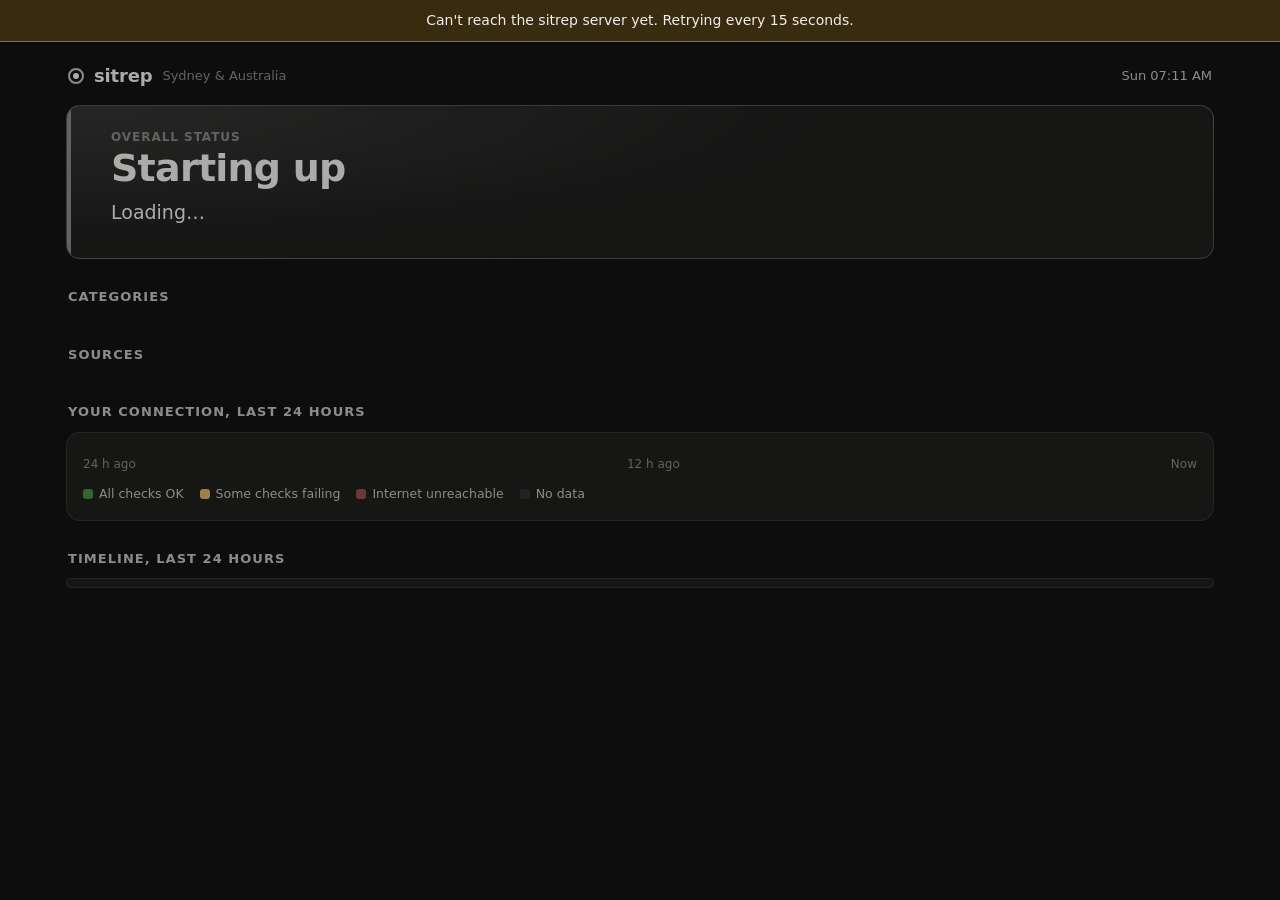
==== sitrep/static/index.html @ c5197e5b "sitrep: a self-hosted Sydney/Australia situational-awareness dashboard Watches your own connection, " ====
<!doctype html>
<html lang="en">
<head>
  <meta charset="utf-8">
  <meta name="viewport" content="width=device-width, initial-scale=1, viewport-fit=cover">
  <meta name="color-scheme" content="dark">
  <meta name="theme-color" content="#0d0d0d">
  <title>sitrep</title>
  <link rel="icon" id="favicon" href="favicon.svg" type="image/svg+xml">
  <link rel="stylesheet" href="style.css">
</head>
<body>
  <div id="server-banner" class="server-banner" role="alert" hidden></div>
  <div id="sim-banner" class="sim-banner" role="status" hidden></div>

  <div class="page">
    <header class="masthead">
      <div class="brand">
        <span class="brand-mark" aria-hidden="true"></span>
        <span class="brand-name">sitrep</span>
        <span class="brand-sub">Sydney &amp; Australia</span>
      </div>
      <time id="clock" class="clock"></time>
    </header>

    <section id="sim-card" class="card sim-card" aria-live="polite" hidden>
      <p id="sim-title" class="sim-title"></p>
      <p id="sim-explain" class="sim-explain"></p>
      <p id="sim-next" class="sim-next"></p>
    </section>

    <section id="overall" class="hero card lvl-unknown" aria-live="polite">
      <div id="overall-icon" class="hero-icon"></div>
      <div class="hero-body">
        <p class="hero-kicker">Overall status</p>
        <h1 id="overall-label" class="hero-label">Starting up</h1>
        <p id="overall-reason" class="hero-reason">Loading&hellip;</p>
        <p id="overall-meta" class="hero-meta"></p>
        <p id="overall-alerts" class="hero-warn" hidden></p>
      </div>
    </section>

    <section class="block" aria-labelledby="categories-title">
      <h2 id="categories-title" class="block-title">Categories</h2>
      <div id="categories" class="cats"></div>
    </section>

    <section class="block" aria-labelledby="sources-title">
      <h2 id="sources-title" class="block-title">Sources</h2>
      <div id="sources" class="tiles"></div>
    </section>

    <section id="networks-block" class="block" aria-labelledby="networks-title" hidden>
      <h2 id="networks-title" class="block-title">Australian networks, last 24 hours</h2>
      <div id="networks-card" class="card nets-card">
        <div class="nets-head" aria-hidden="true">
          <span>Network</span><span>Now</span>
          <span class="nets-axis"><span>24 h ago</span><span>Active probing</span><span>Now</span></span>
        </div>
        <div id="networks"></div>
        <div id="nets-tip" class="tip" hidden></div>
        <p class="nets-note">
          Each line is the share of a network's address blocks answering IODA's pings, compared
          with its usual level today. The dashed line is usual; grey bands are gaps in IODA's data.
          <span id="networks-meta"></span>
          Data: <a href="https://ioda.inetintel.cc.gatech.edu/" target="_blank" rel="noopener noreferrer">IODA, Georgia Tech</a>.
        </p>
      </div>
    </section>

    <section id="radar-block" class="block" aria-labelledby="radar-title" hidden>
      <h2 id="radar-title" class="block-title">Australian traffic, today vs last week</h2>
      <div id="radar-card" class="card radar-card">
        <div id="radar-chart" class="radar-chart"></div>
        <div id="radar-tip" class="tip" hidden></div>
        <div class="strip-axis" aria-hidden="true"><span id="radar-start"></span><span id="radar-end"></span></div>
        <ul class="legend">
          <li><span class="key key-today"></span>Today</li>
          <li><span class="key key-lastweek"></span>Same time last week</li>
        </ul>
        <div id="radar-carriers" class="radar-carriers"></div>
        <h3 class="radar-subtitle">Outages Cloudflare reported, last 7 days</h3>
        <ul id="radar-reports" class="radar-reports"></ul>
        <p id="radar-routes" class="radar-routes"></p>
        <p class="nets-note">
          Both lines are Cloudflare's traffic on one shared scale, so they can be compared but have no unit.
          Radar runs about an hour and a half behind. <span id="radar-meta"></span>
          Data: <a href="https://radar.cloudflare.com/au" target="_blank" rel="noopener noreferrer">Cloudflare Radar</a> (CC BY-NC 4.0).
        </p>
      </div>
    </section>

    <section id="telcos-block" class="block" aria-labelledby="telcos-title" hidden>
      <h2 id="telcos-title" class="block-title">What the telcos say</h2>
      <div id="telcos" class="telcos"></div>
      <p class="nets-note telcos-note">
        TPG and Aussie Broadband publish their outage lists for programs to read, so sitrep checks them every
        10 minutes and sets planned maintenance apart from real outages. The others only show outages for an address
        you type in on their own sites. For information only: these never change the overall status.
        <span id="telcos-meta"></span>
      </p>
    </section>

    <section id="bluesky-block" class="block" aria-labelledby="bluesky-title" hidden>
      <h2 id="bluesky-title" class="block-title">On Bluesky, last 24 hours</h2>
      <div id="bluesky-card" class="card nets-card bluesky-card">
        <div class="nets-head" aria-hidden="true">
          <span>Posts about</span><span>Now</span>
          <span class="nets-axis"><span>24 h ago</span><span>People per 15 minutes</span><span>Now</span></span>
        </div>
        <div id="bluesky-groups"></div>
        <div id="bluesky-tip" class="tip" hidden></div>
        <p class="nets-note">
          Each bar counts the different people who posted matching words in 15 minutes; the dashed line is usual
          for that time of the week. Only counts and a few example posts are kept, and an example is deleted when
          its author deletes it. Posts belong to their authors.
          <span id="bluesky-meta"></span>
          Data: <a href="https://bsky.app/" target="_blank" rel="noopener noreferrer">Bluesky</a>, via Jetstream.
        </p>
      </div>
    </section>

    <section id="acsc-block" class="block" aria-labelledby="acsc-title" hidden>
      <h2 id="acsc-title" class="block-title">Latest from the ACSC</h2>
      <div id="acsc-card" class="card acsc-card">
        <ul id="acsc-items" class="acsc-items"></ul>
        <p class="nets-note">
          <span id="acsc-meta"></span>
          Source: ASD's ACSC, <a href="https://www.cyber.gov.au/" target="_blank" rel="noopener noreferrer">cyber.gov.au</a>.
          &copy; Commonwealth of Australia <span id="acsc-year"></span>, CC BY 4.0.
        </p>
      </div>
    </section>

    <section id="grid-block" class="block" aria-labelledby="grid-title" hidden>
      <h2 id="grid-title" class="block-title">Electricity grid</h2>
      <div id="grid-card" class="card radar-card grid-card">
        <div id="grid-stats" class="grid-stats"></div>
        <div id="grid-chart" class="radar-chart grid-chart"></div>
        <div id="grid-tip" class="tip" hidden></div>
        <div class="strip-axis" aria-hidden="true"><span id="grid-start"></span><span id="grid-end"></span></div>
        <ul class="legend">
          <li><span class="key key-today"></span>Demand today</li>
          <li><span class="key key-lastweek"></span>Same time yesterday</li>
        </ul>
        <p id="grid-elsewhere" class="grid-elsewhere"></p>
        <h3 id="grid-notices-title" class="radar-subtitle">AEMO notices, last 24 hours</h3>
        <ul id="grid-notices" class="grid-notices"></ul>
        <p class="nets-note">
          Demand is what the region draws from the grid; rooftop solar lowers it in the middle of the day.
          <span id="grid-meta"></span>
          Data: <a href="https://www.aemo.com.au/energy-systems/electricity/national-electricity-market-nem/data-nem/data-dashboard-nem" target="_blank" rel="noopener noreferrer">AEMO</a>
          and <a href="https://nemweb.com.au/Reports/Current/Market_Notice/" target="_blank" rel="noopener noreferrer">NEMWeb</a>,
          used under AEMO's <a href="https://aemo.com.au/privacy-and-legal-notices/copyright-permissions" target="_blank" rel="noopener noreferrer">copyright permissions</a>.
        </p>
      </div>
    </section>

    <section class="block" aria-labelledby="uptime-title">
      <h2 id="uptime-title" class="block-title">Your connection, last 24 hours</h2>
      <div id="strip-card" class="card strip-card">
        <div id="uptime"></div>
        <div id="strip-tip" class="tip" hidden></div>
        <div class="strip-axis" aria-hidden="true"><span>24 h ago</span><span>12 h ago</span><span>Now</span></div>
        <p id="uptime-summary" class="strip-summary"></p>
        <ul class="legend">
          <li><span class="swatch lvl-normal"></span>All checks OK</li>
          <li><span class="swatch lvl-elevated"></span>Some checks failing</li>
          <li><span class="swatch lvl-critical"></span>Internet unreachable</li>
          <li><span class="swatch lvl-none"></span>No data</li>
        </ul>
      </div>
    </section>

    <section class="block" aria-labelledby="timeline-title">
      <h2 id="timeline-title" class="block-title">Timeline, last 24 hours</h2>
      <ol id="timeline" class="card timeline"></ol>
    </section>

    <footer id="footer" class="footer"></footer>
  </div>

  <noscript><p class="noscript">sitrep needs JavaScript to show live status.</p></noscript>
  <script src="app.js"></script>
</body>
</html>
---- sitrep/static/style.css ----
/* sitrep dashboard. Dark only; system fonts only (nothing loaded from the internet). */

:root {
  color-scheme: dark;
  --page: #0d0d0d;
  --surface: #1a1a19;
  --surface-raised: #242423;
  --ink: #f0efec;
  --ink-2: #c3c2b7;
  --muted: #898781;
  --grid: #2c2c2a;
  --baseline: #383835;
  --border: rgba(255, 255, 255, 0.10);
  --link: #86b6ef;

  /* Status colours: reserved for state, always shown with an icon and a label. */
  --good: #0ca30c;
  --warning: #fab219;
  --serious: #ec835a;
  --critical: #d03b3b;

  --radius: 14px;
  --font: system-ui, -apple-system, "Segoe UI", Roboto, "Helvetica Neue", Arial, sans-serif;
}

.lvl-normal   { --lvl: var(--good); }
.lvl-elevated { --lvl: var(--warning); }
.lvl-critical { --lvl: var(--critical); }
.lvl-offline  { --lvl: var(--serious); }
.lvl-learning, .lvl-watch { --lvl: var(--ink-2); }
.lvl-stale, .lvl-pending, .lvl-unknown, .lvl-none, .lvl-info { --lvl: var(--muted); }

* { box-sizing: border-box; }
html { -webkit-text-size-adjust: 100%; }
body {
  margin: 0;
  min-height: 100vh;
  background: var(--page);
  color: var(--ink);
  font: 15px/1.5 var(--font);
  -webkit-font-smoothing: antialiased;
}
h1, h2, h3, p { margin: 0; }
a { color: var(--link); text-decoration: none; }
a:hover { text-decoration: underline; }
a:focus-visible, summary:focus-visible {
  outline: 2px solid var(--link);
  outline-offset: 2px;
  border-radius: 4px;
}

.page {
  max-width: 1180px;
  margin: 0 auto;
  padding: 16px max(16px, env(safe-area-inset-right)) 40px max(16px, env(safe-area-inset-left));
  transition: opacity 0.3s, filter 0.3s;
}
body.disconnected .page { opacity: 0.7; filter: saturate(0.5); }

.card {
  background: var(--surface);
  border: 1px solid var(--border);
  border-radius: var(--radius);
}

/* --- Masthead --- */

.masthead {
  display: flex;
  align-items: center;
  justify-content: space-between;
  gap: 12px;
  padding: 4px 2px 16px;
}
.brand { display: flex; align-items: center; gap: 10px; min-width: 0; }
.brand-mark {
  position: relative;
  flex: none;
  width: 16px;
  height: 16px;
  border-radius: 50%;
  border: 2px solid var(--ink-2);
}
.brand-mark::after {
  content: "";
  position: absolute;
  inset: 3px;
  border-radius: 50%;
  background: var(--ink);
}
.brand-name { font-weight: 700; font-size: 18px; letter-spacing: -0.01em; }
.brand-sub { color: var(--muted); font-size: 13px; white-space: nowrap; overflow: hidden; text-overflow: ellipsis; }
.clock { color: var(--ink-2); font-size: 13px; font-variant-numeric: tabular-nums; white-space: nowrap; }

/* --- Overall status --- */

.hero {
  position: relative;
  display: flex;
  gap: 18px;
  align-items: flex-start;
  padding: 22px 22px 22px 26px;
  overflow: hidden;
  background:
    radial-gradient(120% 160% at 0% 0%, color-mix(in srgb, var(--lvl) 22%, transparent) 0%, transparent 55%),
    var(--surface);
  border-color: color-mix(in srgb, var(--lvl) 35%, var(--border));
}
.hero::before {
  content: "";
  position: absolute;
  inset: 0 auto 0 0;
  width: 4px;
  background: var(--lvl);
}
.hero-icon { flex: none; color: var(--lvl); line-height: 0; margin-top: 4px; }
.hero-body { min-width: 0; }
.hero-kicker {
  color: var(--muted);
  font-size: 12px;
  font-weight: 600;
  letter-spacing: 0.08em;
  text-transform: uppercase;
}
.hero-label {
  margin: 2px 0 8px;
  font-size: clamp(26px, 6vw, 38px);
  line-height: 1.1;
  font-weight: 700;
  letter-spacing: -0.02em;
}
.hero-reason { font-size: clamp(16px, 2.6vw, 19px); max-width: 70ch; }
.hero-meta { margin-top: 10px; color: var(--ink-2); font-size: 13px; }
.hero-warn { margin-top: 6px; color: var(--ink); font-size: 13px; font-weight: 600; }
.hero-warn::before { content: "\26A0\FE0E\00A0"; }

@keyframes pulse {
  0%, 100% { transform: scale(1); opacity: 1; }
  50% { transform: scale(1.08); opacity: 0.85; }
}
.hero.lvl-critical .hero-icon,
.hero.lvl-offline .hero-icon { animation: pulse 2.4s ease-in-out infinite; }
@media (prefers-reduced-motion: reduce) {
  .hero-icon { animation: none !important; }
}

/* --- Sections --- */

.block { margin-top: 28px; }
.block-title {
  margin: 0 2px 10px;
  color: var(--ink-2);
  font-size: 13px;
  font-weight: 600;
  letter-spacing: 0.08em;
  text-transform: uppercase;
}

/* --- Pills (icon + label) --- */

.pill {
  display: inline-flex;
  align-items: center;
  gap: 6px;
  padding: 3px 10px 3px 7px;
  border-radius: 999px;
  border: 1px solid color-mix(in srgb, var(--lvl) 45%, transparent);
  background: color-mix(in srgb, var(--lvl) 16%, transparent);
  color: var(--ink);
  font-size: 12.5px;
  font-weight: 600;
  line-height: 1.25;
  white-space: nowrap;
}
.pill .icon { flex: none; color: var(--lvl); }
.pill.sm { padding: 1px 8px 1px 5px; font-size: 12px; }

/* --- Categories --- */

.cats { display: grid; gap: 12px; grid-template-columns: repeat(2, minmax(0, 1fr)); }
@media (min-width: 860px) {
  .cats { grid-template-columns: repeat(4, minmax(0, 1fr)); }
}
.cat {
  padding: 14px;
  border-top: 3px solid var(--lvl);
}
.cat-head {
  display: flex;
  flex-direction: column;
  align-items: flex-start;
  gap: 6px;
  margin-bottom: 8px;
}
.cat h3 { font-size: 14px; font-weight: 600; }
.cat-reason {
  display: -webkit-box;
  -webkit-box-orient: vertical;
  -webkit-line-clamp: 3;
  overflow: hidden;
  color: var(--ink-2);
  font-size: 13px;
}

/* --- Source tiles --- */

.tiles {
  display: grid;
  gap: 12px;
  grid-template-columns: repeat(auto-fill, minmax(min(100%, 340px), 1fr));
}
.tile { display: flex; flex-direction: column; gap: 10px; padding: 16px; }
.tile-head { display: flex; align-items: flex-start; justify-content: space-between; gap: 12px; }
.tile h3 { font-size: 16px; font-weight: 600; }
.tile-cat { color: var(--muted); font-size: 12px; }
.tile-lastknown, .tile-warn { color: var(--ink-2); font-size: 13px; }
.tile-lastknown .pill { margin: 0 4px; vertical-align: 1px; }
.tile-meta {
  margin-top: auto;
  color: var(--muted);
  font-size: 12.5px;
  font-variant-numeric: tabular-nums;
}

.tile-details summary {
  display: inline-flex;
  align-items: center;
  gap: 8px;
  color: var(--ink-2);
  font-size: 13px;
  cursor: pointer;
  list-style: none;
  user-select: none;
}
.tile-details summary::-webkit-details-marker { display: none; }
.tile-details summary::before {
  content: "";
  width: 6px;
  height: 6px;
  border-right: 1.5px solid currentColor;
  border-bottom: 1.5px solid currentColor;
  transform: rotate(-45deg);
  transition: transform 0.15s;
}
.tile-details[open] > summary::before { transform: rotate(45deg); }

.checks { width: 100%; margin-top: 10px; border-collapse: collapse; font-size: 13px; }
.checks th {
  padding: 4px 6px;
  border-bottom: 1px solid var(--grid);
  color: var(--muted);
  font-size: 12px;
  font-weight: 500;
  text-align: left;
}
.checks td { padding: 6px; border-bottom: 1px solid var(--grid); vertical-align: middle; }
.checks tr:last-child td { border-bottom: none; }
.num { text-align: right; font-variant-numeric: tabular-nums; white-space: nowrap; }
.muted { color: var(--muted); }
@media (max-width: 420px) {
  .checks .type { display: none; }
}

/* --- Australian networks --- */

.nets-card { position: relative; padding: 6px 16px 14px; }
.nets-head, .net {
  display: grid;
  grid-template-columns: minmax(0, 1.15fr) 6.5em minmax(0, 1.6fr);
  gap: 14px;
  align-items: center;
}
.nets-head {
  padding: 8px 0;
  border-bottom: 1px solid var(--grid);
  color: var(--muted);
  font-size: 12px;
}
.nets-axis { display: flex; justify-content: space-between; gap: 8px; }
.net { padding: 11px 0; border-bottom: 1px solid var(--grid); }
.net:last-child { border-bottom: none; }
.net-name { min-width: 0; }
.net-name strong { font-weight: 600; }
.net-tag {
  margin-left: 8px;
  padding: 0 7px;
  border: 1px solid var(--border);
  border-radius: 999px;
  color: var(--ink-2);
  font-size: 11.5px;
  white-space: nowrap;
  vertical-align: 1px;
}
.net-detail { margin-top: 2px; color: var(--ink-2); font-size: 12.5px; }
.net-detail.muted { color: var(--muted); }
.net-chart { position: relative; height: 32px; touch-action: pan-y; cursor: crosshair; }
.net-chart svg { display: block; width: 100%; height: 100%; overflow: visible; }
.net-chart .floor { stroke: var(--grid); stroke-width: 1; }
.net-chart .usual { stroke: var(--baseline); stroke-width: 1; stroke-dasharray: 3 3; }
.net-chart .line {
  fill: none;
  stroke: var(--ink-2);
  stroke-width: 2;
  stroke-linejoin: round;
  stroke-linecap: round;
}
.net-chart .dots { stroke-width: 4; }
.net-chart .gap { fill: var(--grid); }
.net.lvl-elevated .line, .net.lvl-critical .line { stroke: var(--lvl); }
.net-guide {
  position: absolute;
  top: -3px;
  bottom: -3px;
  width: 1px;
  margin-left: -0.5px;
  background: var(--ink);
  pointer-events: none;
}
.net-nochart { color: var(--muted); font-size: 12.5px; line-height: 32px; }
.nets-note { margin-top: 12px; color: var(--muted); font-size: 12.5px; }
.nets-card.is-stale #networks { opacity: 0.6; }
@media (max-width: 560px) {
  .nets-head { display: none; }
  .net { grid-template-columns: minmax(0, 1fr) auto; row-gap: 8px; }
  .net-chart { grid-column: 1 / -1; }
}

/* --- Australian traffic (Cloudflare Radar) --- */

.radar-card { position: relative; padding: 16px; }
.radar-chart { position: relative; height: 128px; touch-action: pan-y; cursor: crosshair; }
.radar-chart svg { display: block; width: 100%; height: 100%; overflow: visible; }
.radar-chart .floor { stroke: var(--baseline); stroke-width: 1; }
.radar-chart .grid { stroke: var(--grid); stroke-width: 1; }
.radar-chart .today, .radar-chart .lastweek { fill: none; stroke-width: 2; stroke-linejoin: round; stroke-linecap: round; }
.radar-chart .today { stroke: var(--ink); }
.radar-chart .lastweek { stroke: var(--muted); stroke-dasharray: 5 4; }
.radar-chart .net-guide { top: 0; bottom: 0; }
.radar-dot {
  position: absolute;
  width: 9px;
  height: 9px;
  margin: -4.5px 0 0 -4.5px;
  border: 2px solid var(--surface);
  border-radius: 50%;
  pointer-events: none;
}
.radar-dot.today { background: var(--ink); }
.radar-dot.lastweek { background: var(--muted); }
.key { display: inline-block; width: 18px; height: 0; border-top: 2px solid var(--ink); }
.key-lastweek { border-top: 2px dashed var(--muted); }
.radar-carriers { display: flex; flex-wrap: wrap; gap: 8px; margin-top: 14px; }
.radar-carriers .net-tag { margin-left: -2px; align-self: center; }
.radar-subtitle {
  margin: 18px 0 6px;
  color: var(--ink-2);
  font-size: 12px;
  font-weight: 600;
  letter-spacing: 0.06em;
  text-transform: uppercase;
}
.radar-reports { margin: 0; padding: 0; list-style: none; }
.radar-reports li {
  display: grid;
  grid-template-columns: auto minmax(0, 1fr);
  gap: 10px;
  align-items: start;
  padding: 8px 0;
  border-bottom: 1px solid var(--grid);
  font-size: 13.5px;
}
.radar-reports li:last-child { border-bottom: none; }
.radar-reports .when { display: block; color: var(--muted); font-size: 12.5px; }
.radar-routes { margin-top: 12px; color: var(--ink-2); font-size: 13px; }
.radar-card.is-stale .radar-chart, .radar-card.is-stale .radar-carriers { opacity: 0.6; }

/* --- What the telcos say --- */

.telcos {
  display: grid;
  grid-template-columns: repeat(auto-fill, minmax(min(100%, 300px), 1fr));
  gap: 12px;
}
.telco {
  display: flex;
  flex-direction: column;
  gap: 10px;
  padding: 14px 16px;
  border-top: 3px solid var(--lvl, var(--border));
}
.telco-links { border-top-color: var(--border); }
.telco-head { display: flex; align-items: flex-start; justify-content: space-between; gap: 10px; }
.telco-head h3 { font-size: 15px; font-weight: 600; }
.telco-counts { display: grid; grid-template-columns: 1fr 1fr; gap: 8px; margin: 0; }
.telco-counts dt { color: var(--muted); font-size: 12px; }
.telco-counts dd { margin: 0; font-size: 14px; font-variant-numeric: tabular-nums; }
.telco-outages { margin: 0; padding: 0; list-style: none; }
.telco-outages li { padding: 6px 0; border-top: 1px solid var(--grid); font-size: 13.5px; }
.telco-outages .pill { margin-right: 6px; vertical-align: 1px; }
.telco-outages .telco-small { display: block; }
.telco-small { color: var(--muted); font-size: 12.5px; }
.telco-small a { font-size: 13px; }
.telco > .telco-small:last-child { margin-top: auto; }
.telco-linklist { display: flex; flex-direction: column; gap: 6px; margin: 0; padding: 0; list-style: none; font-size: 14px; }
.telco-linklist .net-tag { margin-left: 8px; }
.telcos-note { margin-top: 10px; }

/* --- On Bluesky --- */

.bluesky-group { border-bottom: 1px solid var(--grid); padding-bottom: 8px; }
.bluesky-group:last-child { border-bottom: none; }
.bluesky-group .net { border-bottom: none; }
.bluesky-chart .bar { fill: var(--ink-2); }
.bluesky-row.lvl-elevated .bluesky-chart .bar { fill: var(--ink); }
.bluesky-posts { margin: 6px 0 0; padding: 0; list-style: none; }
.bluesky-posts li { padding: 8px 0; border-top: 1px solid var(--grid); }
.bluesky-text {
  display: -webkit-box;
  -webkit-box-orient: vertical;
  -webkit-line-clamp: 3;
  overflow: hidden;
  font-size: 13.5px;
  overflow-wrap: anywhere;
}
.bluesky-card.is-stale #bluesky-groups { opacity: 0.6; }

/* --- Latest from the ACSC --- */

.acsc-card { padding: 6px 16px 14px; }
.acsc-items { margin: 0; padding: 0; list-style: none; }
.acsc-item {
  display: grid;
  grid-template-columns: 5.5em minmax(0, 1fr);
  gap: 14px;
  padding: 12px 0;
  border-bottom: 1px solid var(--grid);
}
.acsc-item:last-child { border-bottom: none; }
.acsc-date { padding-top: 2px; color: var(--muted); font-size: 12.5px; font-variant-numeric: tabular-nums; }
.acsc-head { display: flex; flex-wrap: wrap; align-items: center; gap: 6px 8px; }
.acsc-head a { color: var(--ink); font-weight: 600; }
.acsc-head a:hover { color: var(--link); }
.acsc-summary {
  display: -webkit-box;
  -webkit-box-orient: vertical;
  -webkit-line-clamp: 2;
  overflow: hidden;
  margin-top: 3px;
  color: var(--ink-2);
  font-size: 13px;
}
.acsc-signs { display: flex; flex-wrap: wrap; gap: 6px; margin-top: 6px; }
.acsc-sign {
  padding: 0 7px;
  border: 1px solid var(--border);
  border-radius: 999px;
  color: var(--ink-2);
  font-size: 11.5px;
}
.acsc-kind { color: var(--muted); font-size: 12px; }
@media (max-width: 480px) {
  .acsc-item { grid-template-columns: minmax(0, 1fr); gap: 2px; }
}

/* --- Electricity grid (AEMO) --- */

.grid-stats {
  display: grid;
  grid-template-columns: repeat(3, minmax(0, 1fr));
  gap: 12px;
  margin-bottom: 16px;
}
.grid-stat-label { color: var(--muted); font-size: 12px; }
.grid-stat-value {
  display: flex;
  flex-wrap: wrap;
  gap: 6px;
  margin-top: 2px;
  font-size: 20px;
  font-weight: 600;
  font-variant-numeric: tabular-nums;
  letter-spacing: -0.01em;
}
.grid-stat-value .pill { margin-top: 4px; }
/* The megawatt labels sit in a gutter to the left of the plot, not over the line. */
.grid-chart { height: 140px; margin-left: 64px; }
.grid-card .strip-axis { margin-left: 64px; }
.grid-ylabel {
  position: absolute;
  left: -64px;
  width: 58px;
  transform: translateY(-50%);
  color: var(--muted);
  font-size: 11px;
  font-variant-numeric: tabular-nums;
  text-align: right;
  white-space: nowrap;
  pointer-events: none;
}
.grid-elsewhere {
  display: flex;
  flex-wrap: wrap;
  align-items: center;
  gap: 6px;
  margin-top: 14px;
  color: var(--ink-2);
  font-size: 13px;
}
.grid-notices { margin: 0; padding: 0; list-style: none; }
.grid-notice {
  display: grid;
  grid-template-columns: 6.5em minmax(0, 1fr);
  gap: 14px;
  padding: 10px 0;
  border-bottom: 1px solid var(--grid);
  font-size: 13.5px;
}
.grid-notice:last-child { border-bottom: none; }
.grid-notice strong { font-weight: 600; }
.grid-notice .tile-details { margin-top: 4px; }
.grid-body {
  margin-top: 6px;
  padding: 10px 12px;
  border-radius: 8px;
  background: var(--surface-raised);
  color: var(--ink-2);
  font-size: 12.5px;
  white-space: pre-line;
  overflow-wrap: anywhere;
}
.tip-line { display: block; font-variant-numeric: tabular-nums; }
.grid-card.is-stale .grid-chart, .grid-card.is-stale .grid-stats { opacity: 0.6; }
@media (max-width: 480px) {
  .grid-stats { grid-template-columns: repeat(2, minmax(0, 1fr)); }
  .grid-stat:last-child { grid-column: 1 / -1; }
  .grid-stat-value { font-size: 18px; }
  .grid-notice { grid-template-columns: minmax(0, 1fr); gap: 2px; }
}

/* --- 24-hour connection strip --- */

.strip-card { position: relative; padding: 16px; }
.strip {
  display: grid;
  grid-template-columns: repeat(var(--cells, 48), minmax(0, 1fr));
  gap: 2px;
  height: 34px;
  touch-action: pan-y;
}
.cell { border-radius: 3px; background: var(--lvl); }
.cell.lvl-none { background: var(--grid); }
.cell.active { outline: 2px solid var(--ink); outline-offset: 1px; }
.strip-axis {
  display: flex;
  justify-content: space-between;
  margin-top: 6px;
  color: var(--muted);
  font-size: 12px;
}
.strip-summary { margin-top: 12px; }
.legend {
  display: flex;
  flex-wrap: wrap;
  gap: 6px 16px;
  margin: 10px 0 0;
  padding: 0;
  list-style: none;
  color: var(--ink-2);
  font-size: 12.5px;
}
.legend li { display: inline-flex; align-items: center; gap: 6px; }
.swatch { width: 10px; height: 10px; border-radius: 3px; background: var(--lvl); }
.swatch.lvl-none { background: var(--grid); }

.tip {
  position: absolute;
  z-index: 5;
  padding: 8px 10px;
  border: 1px solid var(--border);
  border-radius: 8px;
  background: var(--surface-raised);
  box-shadow: 0 8px 24px rgba(0, 0, 0, 0.45);
  color: var(--ink-2);
  font-size: 12.5px;
  white-space: nowrap;
  pointer-events: none;
  transform: translate(-50%, calc(-100% - 8px));
}
.tip strong { display: block; color: var(--ink); font-variant-numeric: tabular-nums; }

/* --- Timeline --- */

.timeline { margin: 0; padding: 4px 16px; list-style: none; }
.event {
  display: grid;
  grid-template-columns: auto 16px minmax(0, 1fr);
  gap: 10px;
  align-items: start;
  padding: 12px 0;
  border-bottom: 1px solid var(--grid);
}
.event:last-child { border-bottom: none; }
.event-time {
  padding-top: 1px;
  color: var(--muted);
  font-size: 13px;
  font-variant-numeric: tabular-nums;
  white-space: nowrap;
}
.event-dot { padding-top: 3px; color: var(--lvl); line-height: 0; }
.event-title { font-size: 14px; }
.event-title .to { color: var(--ink-2); }
.event-reason { margin-top: 2px; color: var(--ink-2); font-size: 13px; }
.empty { padding: 12px 0; color: var(--muted); }

/* --- Banner, footer --- */

.server-banner {
  position: sticky;
  top: 0;
  z-index: 10;
  padding: 10px 16px;
  border-bottom: 1px solid color-mix(in srgb, var(--warning) 50%, transparent);
  background: color-mix(in srgb, var(--warning) 18%, var(--page));
  font-size: 14px;
  text-align: center;
}
/* Simulation mode: a dashed, neutral banner (not a status colour), always on top. */
.sim-banner {
  position: sticky;
  top: 0;
  z-index: 11;
  padding: 10px 16px;
  border-bottom: 2px dashed var(--ink-2);
  background: var(--surface-raised);
  font-size: 14px;
  text-align: center;
}
.sim-banner .sim-step { color: var(--ink-2); white-space: nowrap; }
.sim-card { margin-bottom: 16px; padding: 14px 16px; border: 2px dashed var(--ink-2); }
.sim-title { font-weight: 600; }
.sim-explain { margin-top: 4px; color: var(--ink-2); font-size: 14px; max-width: 75ch; }
.sim-next { margin-top: 6px; color: var(--muted); font-size: 13px; }
.sim-next:empty { display: none; }

.footer { margin-top: 32px; color: var(--muted); font-size: 12.5px; text-align: center; }
.footer p + p { margin-top: 4px; }
.noscript { padding: 24px; text-align: center; }
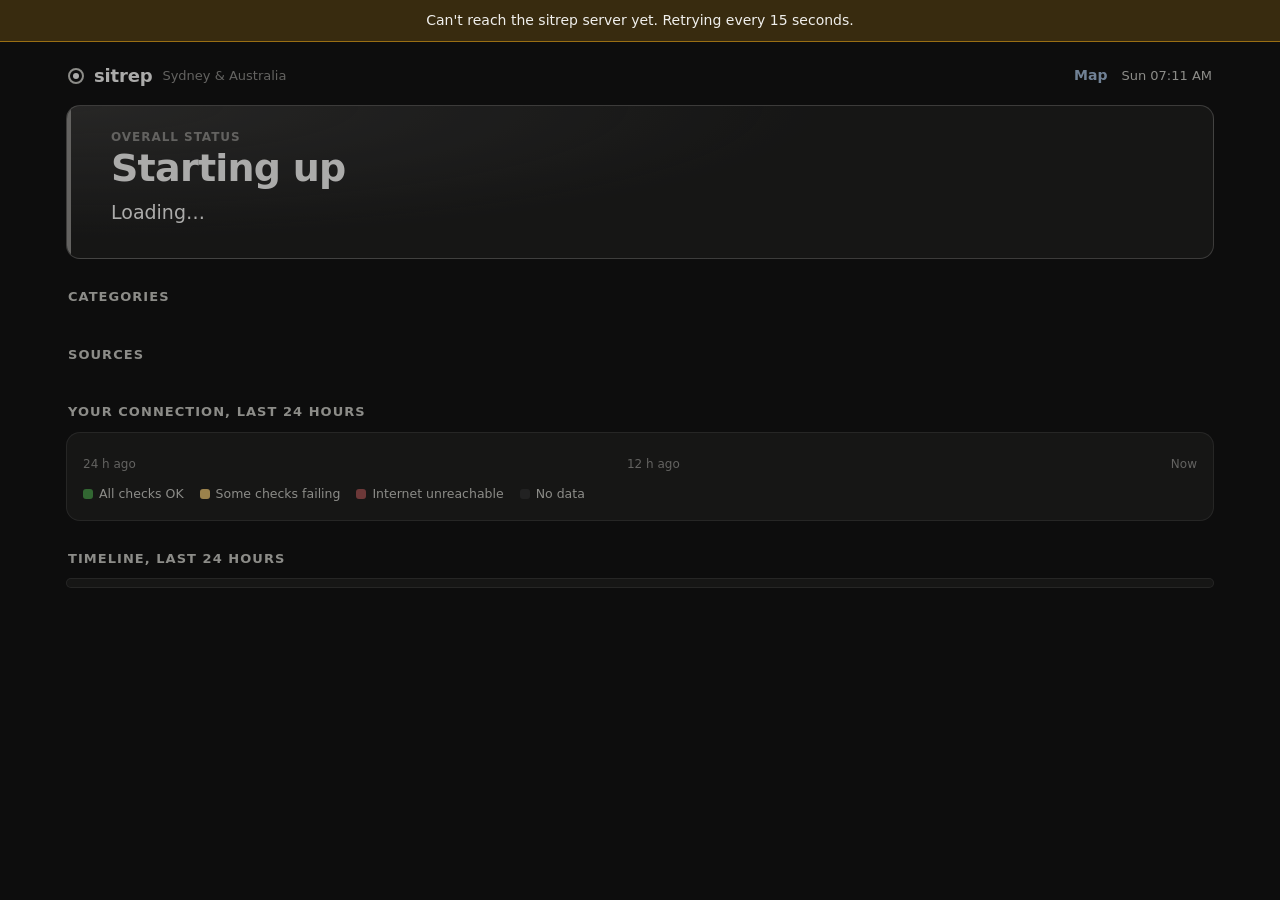
==== commit 786a7bf0: "Add reliability rules, local hazards, news layer and new sources Reliability: - Every source is ok, " ====
--- a/sitrep/static/index.html
+++ b/sitrep/static/index.html
@@ -20,7 +20,10 @@
         <span class="brand-name">sitrep</span>
         <span class="brand-sub">Sydney &amp; Australia</span>
       </div>
-      <time id="clock" class="clock"></time>
+      <div class="masthead-end">
+        <a class="masthead-link" href="map.html">Map</a>
+        <time id="clock" class="clock"></time>
+      </div>
     </header>
 
     <section id="sim-card" class="card sim-card" aria-live="polite" hidden>
@@ -40,9 +43,20 @@
       </div>
     </section>
 
+    <section id="gaps" class="card gaps" aria-labelledby="gaps-title" hidden>
+      <h2 id="gaps-title" class="gaps-title">What sitrep can't see right now</h2>
+      <ul id="gaps-list" class="gaps-list"></ul>
+      <p class="gaps-note">These sources don't count towards the status above until they're back.</p>
+    </section>
+
     <section class="block" aria-labelledby="categories-title">
       <h2 id="categories-title" class="block-title">Categories</h2>
       <div id="categories" class="cats"></div>
+    </section>
+
+    <section id="stories-block" class="block" aria-labelledby="stories-title" hidden>
+      <h2 id="stories-title" class="block-title">Stories from more than one kind of source</h2>
+      <div id="stories" class="stories"></div>
     </section>
 
     <section class="block" aria-labelledby="sources-title">
--- a/sitrep/static/style.css
+++ b/sitrep/static/style.css
@@ -28,7 +28,8 @@
 .lvl-critical { --lvl: var(--critical); }
 .lvl-offline  { --lvl: var(--serious); }
 .lvl-learning, .lvl-watch { --lvl: var(--ink-2); }
-.lvl-stale, .lvl-pending, .lvl-unknown, .lvl-none, .lvl-info { --lvl: var(--muted); }
+.lvl-failing, .lvl-frozen { --lvl: var(--serious); }
+.lvl-stale, .lvl-unknown, .lvl-none, .lvl-info { --lvl: var(--muted); }
 
 * { box-sizing: border-box; }
 html { -webkit-text-size-adjust: 100%; }
@@ -91,6 +92,8 @@
 .brand-name { font-weight: 700; font-size: 18px; letter-spacing: -0.01em; }
 .brand-sub { color: var(--muted); font-size: 13px; white-space: nowrap; overflow: hidden; text-overflow: ellipsis; }
 .clock { color: var(--ink-2); font-size: 13px; font-variant-numeric: tabular-nums; white-space: nowrap; }
+.masthead-end { display: flex; align-items: center; gap: 14px; }
+.masthead-link { font-size: 14px; font-weight: 600; }
 
 /* --- Overall status --- */
 
@@ -133,6 +136,36 @@
 .hero-meta { margin-top: 10px; color: var(--ink-2); font-size: 13px; }
 .hero-warn { margin-top: 6px; color: var(--ink); font-size: 13px; font-weight: 600; }
 .hero-warn::before { content: "\26A0\FE0E\00A0"; }
+
+.stories { display: grid; gap: 12px; grid-template-columns: repeat(auto-fill, minmax(min(100%, 340px), 1fr)); }
+.story { padding: 14px 16px; border-left: 4px solid var(--lvl); }
+.story-head { display: flex; gap: 8px; align-items: flex-start; }
+.story-head h3 { font-size: 15px; line-height: 1.35; }
+.story-meta { margin-top: 4px; color: var(--ink-2); font-size: 12px; }
+.story-members { margin: 8px 0 0; padding-left: 18px; display: grid; gap: 3px; font-size: 13px; }
+
+.term-sample { font-size: 12px; }
+
+.headlines { margin: 0; padding-left: 18px; display: grid; gap: 4px; font-size: 13px; }
+
+/* --- What sitrep can't see --- */
+
+.gaps {
+  margin-top: 12px;
+  padding: 14px 18px;
+  border-color: color-mix(in srgb, var(--serious) 35%, var(--border));
+}
+.gaps-title {
+  color: var(--ink-2);
+  font-size: 12px;
+  font-weight: 600;
+  letter-spacing: 0.08em;
+  text-transform: uppercase;
+}
+.gaps-list { margin: 8px 0 0; padding: 0; list-style: none; display: grid; gap: 6px; }
+.gap { display: flex; gap: 8px; align-items: flex-start; font-size: 14px; }
+.gap svg { flex: none; margin-top: 3px; color: var(--lvl); }
+.gaps-note { margin-top: 8px; color: var(--muted); font-size: 12px; }
 
 @keyframes pulse {
   0%, 100% { transform: scale(1); opacity: 1; }
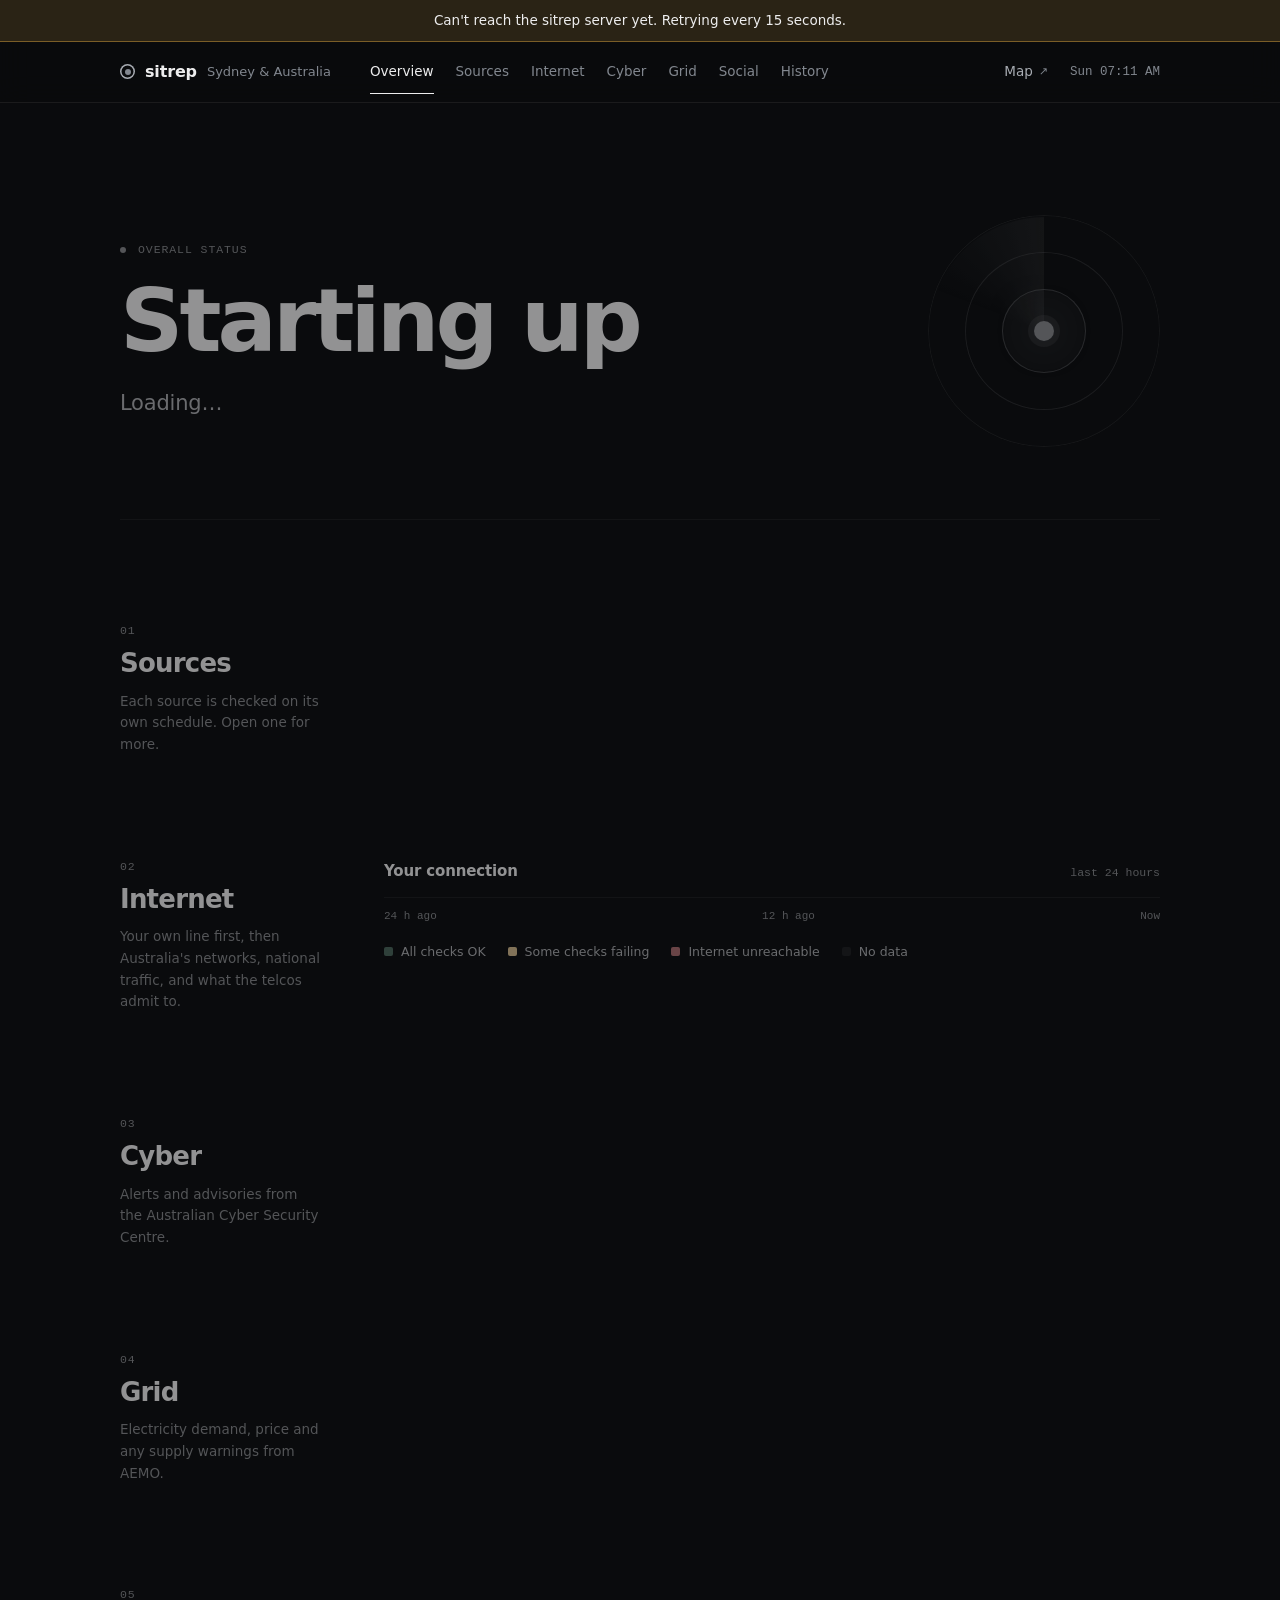
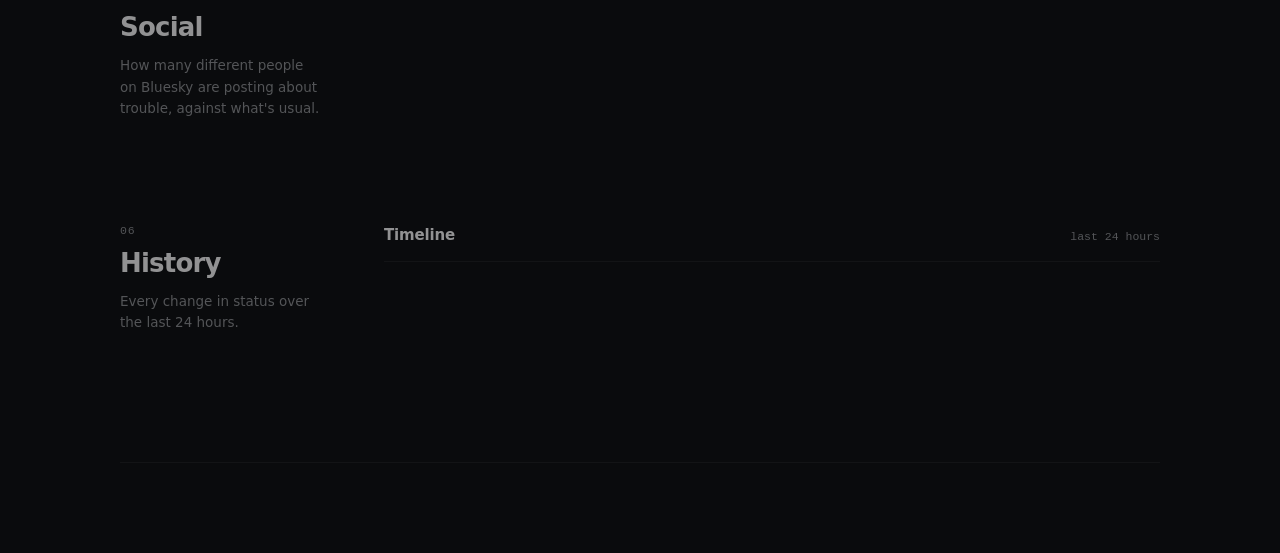
==== commit 0a02ad6a: "Redesign the dashboard: a quieter page with motion on first view Look: - Near-black and calm; status" ====
--- a/sitrep/static/index.html
+++ b/sitrep/static/index.html
@@ -4,195 +4,284 @@
   <meta charset="utf-8">
   <meta name="viewport" content="width=device-width, initial-scale=1, viewport-fit=cover">
   <meta name="color-scheme" content="dark">
-  <meta name="theme-color" content="#0d0d0d">
+  <meta name="theme-color" content="#0a0b0d">
   <title>sitrep</title>
   <link rel="icon" id="favicon" href="favicon.svg" type="image/svg+xml">
   <link rel="stylesheet" href="style.css">
+  <script>
+    // Animations only for people who haven't asked for less motion. Sections wait to be scrolled to,
+    // so if app.js never starts, show everything rather than leave the page blank.
+    if (matchMedia("(prefers-reduced-motion: no-preference)").matches && "IntersectionObserver" in window) {
+      document.documentElement.classList.add("motion");
+      setTimeout(() => {
+        if (!document.documentElement.dataset.ready) document.documentElement.classList.remove("motion");
+      }, 5000);
+    }
+  </script>
 </head>
 <body>
-  <div id="server-banner" class="server-banner" role="alert" hidden></div>
-  <div id="sim-banner" class="sim-banner" role="status" hidden></div>
-
-  <div class="page">
-    <header class="masthead">
-      <div class="brand">
-        <span class="brand-mark" aria-hidden="true"></span>
+  <header class="bar">
+    <div id="server-banner" class="server-banner" role="alert" hidden></div>
+    <div id="sim-banner" class="sim-banner" role="status" hidden></div>
+    <div class="bar-in">
+      <a class="brand" href="#top">
+        <span id="brand-mark" class="brand-mark" aria-hidden="true"></span>
         <span class="brand-name">sitrep</span>
         <span class="brand-sub">Sydney &amp; Australia</span>
-      </div>
-      <div class="masthead-end">
-        <a class="masthead-link" href="map.html">Map</a>
+      </a>
+      <nav id="nav" class="nav" aria-label="Sections">
+        <a href="#top">Overview</a>
+        <a href="#sources-chapter">Sources</a>
+        <a href="#internet">Internet</a>
+        <a href="#cyber">Cyber</a>
+        <a href="#grid">Grid</a>
+        <a href="#social">Social</a>
+        <a href="#history">History</a>
+        <span class="nav-ink" aria-hidden="true"></span>
+      </nav>
+      <div class="bar-end">
+        <a class="bar-link" href="map.html">Map</a>
         <time id="clock" class="clock"></time>
       </div>
-    </header>
-
-    <section id="sim-card" class="card sim-card" aria-live="polite" hidden>
+    </div>
+  </header>
+
+  <main id="top" class="page">
+    <section id="sim-card" class="sim-card" aria-live="polite" hidden>
       <p id="sim-title" class="sim-title"></p>
       <p id="sim-explain" class="sim-explain"></p>
       <p id="sim-next" class="sim-next"></p>
     </section>
 
-    <section id="overall" class="hero card lvl-unknown" aria-live="polite">
-      <div id="overall-icon" class="hero-icon"></div>
+    <section id="overall" class="hero lvl-unknown" aria-live="polite">
       <div class="hero-body">
-        <p class="hero-kicker">Overall status</p>
+        <p class="hero-kicker"><span class="live" aria-hidden="true"></span>Overall status</p>
         <h1 id="overall-label" class="hero-label">Starting up</h1>
         <p id="overall-reason" class="hero-reason">Loading&hellip;</p>
         <p id="overall-meta" class="hero-meta"></p>
         <p id="overall-alerts" class="hero-warn" hidden></p>
       </div>
-    </section>
-
-    <section id="gaps" class="card gaps" aria-labelledby="gaps-title" hidden>
+      <div class="orb" aria-hidden="true">
+        <span class="orb-ring"></span>
+        <span class="orb-ring inner"></span>
+        <span class="orb-sweep"></span>
+        <span class="orb-ring core-ring"></span>
+        <span class="orb-wave"></span>
+        <span class="orb-wave late"></span>
+        <span class="orb-core"></span>
+      </div>
+    </section>
+
+    <h2 class="sr-only">Categories</h2>
+    <div id="categories" class="cats"></div>
+
+    <section id="gaps" class="gaps" aria-labelledby="gaps-title" hidden>
       <h2 id="gaps-title" class="gaps-title">What sitrep can't see right now</h2>
       <ul id="gaps-list" class="gaps-list"></ul>
       <p class="gaps-note">These sources don't count towards the status above until they're back.</p>
     </section>
 
-    <section class="block" aria-labelledby="categories-title">
-      <h2 id="categories-title" class="block-title">Categories</h2>
-      <div id="categories" class="cats"></div>
-    </section>
-
-    <section id="stories-block" class="block" aria-labelledby="stories-title" hidden>
-      <h2 id="stories-title" class="block-title">Stories from more than one kind of source</h2>
+    <section id="stories-block" class="overview-block" aria-labelledby="stories-title" hidden>
+      <h2 id="stories-title" class="overview-title">Stories from more than one kind of source</h2>
       <div id="stories" class="stories"></div>
     </section>
 
-    <section class="block" aria-labelledby="sources-title">
-      <h2 id="sources-title" class="block-title">Sources</h2>
-      <div id="sources" class="tiles"></div>
-    </section>
-
-    <section id="networks-block" class="block" aria-labelledby="networks-title" hidden>
-      <h2 id="networks-title" class="block-title">Australian networks, last 24 hours</h2>
-      <div id="networks-card" class="card nets-card">
-        <div class="nets-head" aria-hidden="true">
-          <span>Network</span><span>Now</span>
-          <span class="nets-axis"><span>24 h ago</span><span>Active probing</span><span>Now</span></span>
-        </div>
-        <div id="networks"></div>
-        <div id="nets-tip" class="tip" hidden></div>
-        <p class="nets-note">
-          Each line is the share of a network's address blocks answering IODA's pings, compared
-          with its usual level today. The dashed line is usual; grey bands are gaps in IODA's data.
-          <span id="networks-meta"></span>
-          Data: <a href="https://ioda.inetintel.cc.gatech.edu/" target="_blank" rel="noopener noreferrer">IODA, Georgia Tech</a>.
-        </p>
-      </div>
-    </section>
-
-    <section id="radar-block" class="block" aria-labelledby="radar-title" hidden>
-      <h2 id="radar-title" class="block-title">Australian traffic, today vs last week</h2>
-      <div id="radar-card" class="card radar-card">
-        <div id="radar-chart" class="radar-chart"></div>
-        <div id="radar-tip" class="tip" hidden></div>
-        <div class="strip-axis" aria-hidden="true"><span id="radar-start"></span><span id="radar-end"></span></div>
-        <ul class="legend">
-          <li><span class="key key-today"></span>Today</li>
-          <li><span class="key key-lastweek"></span>Same time last week</li>
-        </ul>
-        <div id="radar-carriers" class="radar-carriers"></div>
-        <h3 class="radar-subtitle">Outages Cloudflare reported, last 7 days</h3>
-        <ul id="radar-reports" class="radar-reports"></ul>
-        <p id="radar-routes" class="radar-routes"></p>
-        <p class="nets-note">
-          Both lines are Cloudflare's traffic on one shared scale, so they can be compared but have no unit.
-          Radar runs about an hour and a half behind. <span id="radar-meta"></span>
-          Data: <a href="https://radar.cloudflare.com/au" target="_blank" rel="noopener noreferrer">Cloudflare Radar</a> (CC BY-NC 4.0).
-        </p>
-      </div>
-    </section>
-
-    <section id="telcos-block" class="block" aria-labelledby="telcos-title" hidden>
-      <h2 id="telcos-title" class="block-title">What the telcos say</h2>
-      <div id="telcos" class="telcos"></div>
-      <p class="nets-note telcos-note">
-        TPG and Aussie Broadband publish their outage lists for programs to read, so sitrep checks them every
-        10 minutes and sets planned maintenance apart from real outages. The others only show outages for an address
-        you type in on their own sites. For information only: these never change the overall status.
-        <span id="telcos-meta"></span>
-      </p>
-    </section>
-
-    <section id="bluesky-block" class="block" aria-labelledby="bluesky-title" hidden>
-      <h2 id="bluesky-title" class="block-title">On Bluesky, last 24 hours</h2>
-      <div id="bluesky-card" class="card nets-card bluesky-card">
-        <div class="nets-head" aria-hidden="true">
-          <span>Posts about</span><span>Now</span>
-          <span class="nets-axis"><span>24 h ago</span><span>People per 15 minutes</span><span>Now</span></span>
-        </div>
-        <div id="bluesky-groups"></div>
-        <div id="bluesky-tip" class="tip" hidden></div>
-        <p class="nets-note">
-          Each bar counts the different people who posted matching words in 15 minutes; the dashed line is usual
-          for that time of the week. Only counts and a few example posts are kept, and an example is deleted when
-          its author deletes it. Posts belong to their authors.
-          <span id="bluesky-meta"></span>
-          Data: <a href="https://bsky.app/" target="_blank" rel="noopener noreferrer">Bluesky</a>, via Jetstream.
-        </p>
-      </div>
-    </section>
-
-    <section id="acsc-block" class="block" aria-labelledby="acsc-title" hidden>
-      <h2 id="acsc-title" class="block-title">Latest from the ACSC</h2>
-      <div id="acsc-card" class="card acsc-card">
-        <ul id="acsc-items" class="acsc-items"></ul>
-        <p class="nets-note">
-          <span id="acsc-meta"></span>
-          Source: ASD's ACSC, <a href="https://www.cyber.gov.au/" target="_blank" rel="noopener noreferrer">cyber.gov.au</a>.
-          &copy; Commonwealth of Australia <span id="acsc-year"></span>, CC BY 4.0.
-        </p>
-      </div>
-    </section>
-
-    <section id="grid-block" class="block" aria-labelledby="grid-title" hidden>
-      <h2 id="grid-title" class="block-title">Electricity grid</h2>
-      <div id="grid-card" class="card radar-card grid-card">
-        <div id="grid-stats" class="grid-stats"></div>
-        <div id="grid-chart" class="radar-chart grid-chart"></div>
-        <div id="grid-tip" class="tip" hidden></div>
-        <div class="strip-axis" aria-hidden="true"><span id="grid-start"></span><span id="grid-end"></span></div>
-        <ul class="legend">
-          <li><span class="key key-today"></span>Demand today</li>
-          <li><span class="key key-lastweek"></span>Same time yesterday</li>
-        </ul>
-        <p id="grid-elsewhere" class="grid-elsewhere"></p>
-        <h3 id="grid-notices-title" class="radar-subtitle">AEMO notices, last 24 hours</h3>
-        <ul id="grid-notices" class="grid-notices"></ul>
-        <p class="nets-note">
-          Demand is what the region draws from the grid; rooftop solar lowers it in the middle of the day.
-          <span id="grid-meta"></span>
-          Data: <a href="https://www.aemo.com.au/energy-systems/electricity/national-electricity-market-nem/data-nem/data-dashboard-nem" target="_blank" rel="noopener noreferrer">AEMO</a>
-          and <a href="https://nemweb.com.au/Reports/Current/Market_Notice/" target="_blank" rel="noopener noreferrer">NEMWeb</a>,
-          used under AEMO's <a href="https://aemo.com.au/privacy-and-legal-notices/copyright-permissions" target="_blank" rel="noopener noreferrer">copyright permissions</a>.
-        </p>
-      </div>
-    </section>
-
-    <section class="block" aria-labelledby="uptime-title">
-      <h2 id="uptime-title" class="block-title">Your connection, last 24 hours</h2>
-      <div id="strip-card" class="card strip-card">
-        <div id="uptime"></div>
-        <div id="strip-tip" class="tip" hidden></div>
-        <div class="strip-axis" aria-hidden="true"><span>24 h ago</span><span>12 h ago</span><span>Now</span></div>
-        <p id="uptime-summary" class="strip-summary"></p>
-        <ul class="legend">
-          <li><span class="swatch lvl-normal"></span>All checks OK</li>
-          <li><span class="swatch lvl-elevated"></span>Some checks failing</li>
-          <li><span class="swatch lvl-critical"></span>Internet unreachable</li>
-          <li><span class="swatch lvl-none"></span>No data</li>
-        </ul>
-      </div>
-    </section>
-
-    <section class="block" aria-labelledby="timeline-title">
-      <h2 id="timeline-title" class="block-title">Timeline, last 24 hours</h2>
-      <ol id="timeline" class="card timeline"></ol>
+    <section id="sources-chapter" class="chapter" aria-labelledby="sources-title">
+      <header class="ch-side reveal">
+        <p class="ch-num" aria-hidden="true"></p>
+        <h2 id="sources-title" class="ch-title">Sources</h2>
+        <p id="sources-desc" class="ch-desc">Each source is checked on its own schedule. Open one for more.</p>
+      </header>
+      <div class="ch-body">
+        <div class="sub reveal"><div id="sources" class="srcs"></div></div>
+      </div>
+    </section>
+
+    <section id="internet" class="chapter" aria-labelledby="internet-title">
+      <header class="ch-side reveal">
+        <p class="ch-num" aria-hidden="true"></p>
+        <h2 id="internet-title" class="ch-title">Internet</h2>
+        <p class="ch-desc">Your own line first, then Australia's networks, national traffic, and what the telcos admit to.</p>
+      </header>
+      <div class="ch-body">
+        <section class="sub reveal" aria-labelledby="uptime-title">
+          <div class="sub-head"><h3 id="uptime-title">Your connection</h3><span class="sub-meta">last 24 hours</span></div>
+          <div id="strip-card" class="figure">
+            <div id="uptime"></div>
+            <div id="strip-tip" class="tip" hidden></div>
+            <div class="axis" aria-hidden="true"><span>24 h ago</span><span>12 h ago</span><span>Now</span></div>
+          </div>
+          <p id="uptime-summary" class="lead"></p>
+          <ul class="legend">
+            <li><span class="swatch lvl-normal"></span>All checks OK</li>
+            <li><span class="swatch lvl-elevated"></span>Some checks failing</li>
+            <li><span class="swatch lvl-critical"></span>Internet unreachable</li>
+            <li><span class="swatch lvl-none"></span>No data</li>
+          </ul>
+        </section>
+
+        <section id="networks-block" class="sub reveal" aria-labelledby="networks-title" hidden>
+          <div class="sub-head">
+            <h3 id="networks-title">Australian networks</h3>
+            <span class="sub-meta">active probing, 24 h · <a href="https://ioda.inetintel.cc.gatech.edu/" target="_blank" rel="noopener noreferrer">IODA, Georgia Tech</a></span>
+          </div>
+          <div id="networks-card" class="figure">
+            <div id="networks"></div>
+            <div id="nets-tip" class="tip" hidden></div>
+          </div>
+          <p id="networks-meta" class="fine"></p>
+          <details class="about">
+            <summary>About this data</summary>
+            <p>Each line is the share of a network's address blocks answering IODA's pings, compared
+            with its usual level today. The dashed line is usual; grey bands are gaps in IODA's data.</p>
+          </details>
+        </section>
+
+        <section id="radar-block" class="sub reveal" aria-labelledby="radar-title" hidden>
+          <div class="sub-head">
+            <h3 id="radar-title">Australian traffic, today vs last week</h3>
+            <span class="sub-meta"><a href="https://radar.cloudflare.com/au" target="_blank" rel="noopener noreferrer">Cloudflare Radar</a> (CC BY-NC 4.0)</span>
+          </div>
+          <div id="radar-card" class="figure">
+            <div id="radar-chart" class="radar-chart"></div>
+            <div id="radar-tip" class="tip" hidden></div>
+            <div class="axis" aria-hidden="true"><span id="radar-start"></span><span id="radar-end"></span></div>
+            <ul class="legend">
+              <li><span class="key key-today"></span>Today</li>
+              <li><span class="key key-lastweek"></span>Same time last week</li>
+            </ul>
+            <div id="radar-carriers" class="kv"></div>
+          </div>
+          <h4 class="minor-title">Outages Cloudflare reported, last 7 days</h4>
+          <ul id="radar-reports" class="radar-reports"></ul>
+          <p id="radar-routes" class="fine"></p>
+          <p id="radar-meta" class="fine"></p>
+          <details class="about">
+            <summary>About this data</summary>
+            <p>Both lines are Cloudflare's traffic on one shared scale, so they can be compared but have no unit.
+            Radar runs about an hour and a half behind.</p>
+          </details>
+        </section>
+
+        <section id="telcos-block" class="sub reveal" aria-labelledby="telcos-title" hidden>
+          <div class="sub-head"><h3 id="telcos-title">What the telcos say</h3><span class="sub-meta">information only</span></div>
+          <div id="telcos" class="telcos"></div>
+          <p class="fine">These never change the overall status. <span id="telcos-meta"></span></p>
+          <details class="about">
+            <summary>About this data</summary>
+            <p>TPG and Aussie Broadband publish their outage lists for programs to read, so sitrep checks them every
+            10 minutes and sets planned maintenance apart from real outages. The others only show outages for an address
+            you type in on their own sites.</p>
+          </details>
+        </section>
+      </div>
+    </section>
+
+    <section id="cyber" class="chapter" aria-labelledby="cyber-title">
+      <header class="ch-side reveal">
+        <p class="ch-num" aria-hidden="true"></p>
+        <h2 id="cyber-title" class="ch-title">Cyber</h2>
+        <p class="ch-desc">Alerts and advisories from the Australian Cyber Security Centre.</p>
+      </header>
+      <div class="ch-body">
+        <section id="acsc-block" class="sub reveal" aria-labelledby="acsc-title" hidden>
+          <div class="sub-head">
+            <h3 id="acsc-title">Latest from the ACSC</h3>
+            <span class="sub-meta"><a href="https://www.cyber.gov.au/" target="_blank" rel="noopener noreferrer">cyber.gov.au</a></span>
+          </div>
+          <ul id="acsc-items" class="acsc-items"></ul>
+          <div id="acsc-more"></div>
+          <p class="fine">
+            <span id="acsc-meta"></span>
+            Source: ASD's ACSC, <a href="https://www.cyber.gov.au/" target="_blank" rel="noopener noreferrer">cyber.gov.au</a>.
+            &copy; Commonwealth of Australia <span id="acsc-year"></span>, CC BY 4.0.
+          </p>
+        </section>
+      </div>
+    </section>
+
+    <section id="grid" class="chapter" aria-labelledby="grid-chapter-title">
+      <header class="ch-side reveal">
+        <p class="ch-num" aria-hidden="true"></p>
+        <h2 id="grid-chapter-title" class="ch-title">Grid</h2>
+        <p class="ch-desc">Electricity demand, price and any supply warnings from AEMO.</p>
+      </header>
+      <div class="ch-body">
+        <section id="grid-block" class="sub reveal" aria-labelledby="grid-title" hidden>
+          <div class="sub-head">
+            <h3 id="grid-title">Electricity grid</h3>
+            <span class="sub-meta">
+              <a href="https://www.aemo.com.au/energy-systems/electricity/national-electricity-market-nem/data-nem/data-dashboard-nem" target="_blank" rel="noopener noreferrer">AEMO</a>
+              and <a href="https://nemweb.com.au/Reports/Current/Market_Notice/" target="_blank" rel="noopener noreferrer">NEMWeb</a>
+            </span>
+          </div>
+          <div id="grid-card" class="figure">
+            <div id="grid-stats" class="grid-stats"></div>
+            <div id="grid-chart" class="radar-chart grid-chart"></div>
+            <div id="grid-tip" class="tip" hidden></div>
+            <div class="axis gutter" aria-hidden="true"><span id="grid-start"></span><span id="grid-end"></span></div>
+            <ul class="legend gutter">
+              <li><span class="key key-today"></span>Demand today</li>
+              <li><span class="key key-lastweek"></span>Same time yesterday</li>
+            </ul>
+          </div>
+          <p id="grid-elsewhere" class="lead grid-elsewhere"></p>
+          <h4 id="grid-notices-title" class="minor-title">AEMO notices, last 24 hours</h4>
+          <ul id="grid-notices" class="grid-notices"></ul>
+          <p id="grid-meta" class="fine"></p>
+          <details class="about">
+            <summary>About this data</summary>
+            <p>Demand is what the region draws from the grid; rooftop solar lowers it in the middle of the day.
+            Data from AEMO and NEMWeb, used under AEMO's
+            <a href="https://aemo.com.au/privacy-and-legal-notices/copyright-permissions" target="_blank" rel="noopener noreferrer">copyright permissions</a>.</p>
+          </details>
+        </section>
+      </div>
+    </section>
+
+    <section id="social" class="chapter" aria-labelledby="social-title">
+      <header class="ch-side reveal">
+        <p class="ch-num" aria-hidden="true"></p>
+        <h2 id="social-title" class="ch-title">Social</h2>
+        <p class="ch-desc">How many different people on Bluesky are posting about trouble, against what's usual.</p>
+      </header>
+      <div class="ch-body">
+        <section id="bluesky-block" class="sub reveal" aria-labelledby="bluesky-title" hidden>
+          <div class="sub-head">
+            <h3 id="bluesky-title">On Bluesky, last 24 hours</h3>
+            <span class="sub-meta">people per 15 minutes · <a href="https://bsky.app/" target="_blank" rel="noopener noreferrer">Bluesky</a>, via Jetstream</span>
+          </div>
+          <div id="bluesky-card" class="figure">
+            <div id="bluesky-groups"></div>
+            <div id="bluesky-tip" class="tip" hidden></div>
+          </div>
+          <p id="bluesky-meta" class="fine"></p>
+          <details class="about">
+            <summary>About this data</summary>
+            <p>Each bar counts the different people who posted matching words in 15 minutes; the dashed line is usual
+            for that time of the week. Only counts and a few example posts are kept, and an example is deleted when
+            its author deletes it. Posts belong to their authors.</p>
+          </details>
+        </section>
+      </div>
+    </section>
+
+    <section id="history" class="chapter" aria-labelledby="history-title">
+      <header class="ch-side reveal">
+        <p class="ch-num" aria-hidden="true"></p>
+        <h2 id="history-title" class="ch-title">History</h2>
+        <p class="ch-desc">Every change in status over the last 24 hours.</p>
+      </header>
+      <div class="ch-body">
+        <section class="sub reveal" aria-labelledby="timeline-title">
+          <div class="sub-head"><h3 id="timeline-title">Timeline</h3><span class="sub-meta">last 24 hours</span></div>
+          <ol id="timeline" class="timeline"></ol>
+        </section>
+      </div>
     </section>
 
     <footer id="footer" class="footer"></footer>
-  </div>
+  </main>
 
   <noscript><p class="noscript">sitrep needs JavaScript to show live status.</p></noscript>
   <script src="app.js"></script>
--- a/sitrep/static/style.css
+++ b/sitrep/static/style.css
@@ -1,26 +1,40 @@
-/* sitrep dashboard. Dark only; system fonts only (nothing loaded from the internet). */
+/* sitrep dashboard. Dark only; system fonts only (nothing loaded from the internet).
+   A quiet page: colour appears only where something is wrong, and motion only once. */
+
+@property --lvl {
+  syntax: "<color>";
+  inherits: true;
+  initial-value: #82878f;
+}
 
 :root {
   color-scheme: dark;
-  --page: #0d0d0d;
-  --surface: #1a1a19;
-  --surface-raised: #242423;
-  --ink: #f0efec;
-  --ink-2: #c3c2b7;
-  --muted: #898781;
-  --grid: #2c2c2a;
-  --baseline: #383835;
+  --page: #0a0b0d;
+  --surface: #121418;
+  --surface-raised: #1a1d22;
+  --ink: #ededee;
+  --ink-2: #a8acb3;
+  --muted: #82878f;
+  --line: rgba(255, 255, 255, 0.07);
+  --line-2: rgba(255, 255, 255, 0.13);
+  --grid: rgba(255, 255, 255, 0.06);
+  --baseline: rgba(255, 255, 255, 0.16);
   --border: rgba(255, 255, 255, 0.10);
-  --link: #86b6ef;
-
-  /* Status colours: reserved for state, always shown with an icon and a label. */
-  --good: #0ca30c;
-  --warning: #fab219;
-  --serious: #ec835a;
-  --critical: #d03b3b;
+  --link: #9cc0ff;
+
+  /* Status colours: reserved for state, always shown with a shape and a label. */
+  --good: #45c08a;
+  --warning: #f2b443;
+  --serious: #f08a4b;
+  --critical: #f2575c;
 
   --radius: 14px;
-  --font: system-ui, -apple-system, "Segoe UI", Roboto, "Helvetica Neue", Arial, sans-serif;
+  --font: system-ui, -apple-system, "Segoe UI Variable Text", "Segoe UI", Roboto, "Helvetica Neue", Arial, sans-serif;
+  --display: "Segoe UI Variable Display", system-ui, -apple-system, "Segoe UI", Roboto, "Helvetica Neue", Arial, sans-serif;
+  --mono: ui-monospace, "SF Mono", "Cascadia Mono", "Segoe UI Mono", Menlo, Consolas, monospace;
+  --ease: cubic-bezier(0.2, 0.7, 0.2, 1);
+  --gutter: 40px;
+  --bar-height: 61px;
 }
 
 .lvl-normal   { --lvl: var(--good); }
@@ -32,31 +46,45 @@
 .lvl-stale, .lvl-unknown, .lvl-none, .lvl-info { --lvl: var(--muted); }
 
 * { box-sizing: border-box; }
-html { -webkit-text-size-adjust: 100%; }
+[hidden] { display: none !important; }
+html {
+  -webkit-text-size-adjust: 100%;
+  scroll-padding-top: calc(var(--bar-height) + 24px);
+  interpolate-size: allow-keywords;
+}
 body {
   margin: 0;
   min-height: 100vh;
   background: var(--page);
   color: var(--ink);
-  font: 15px/1.5 var(--font);
+  font: 15px/1.55 var(--font);
   -webkit-font-smoothing: antialiased;
 }
-h1, h2, h3, p { margin: 0; }
-a { color: var(--link); text-decoration: none; }
-a:hover { text-decoration: underline; }
+h1, h2, h3, h4, p { margin: 0; }
+a { color: var(--ink); text-decoration: underline; text-decoration-color: var(--line-2); text-underline-offset: 3px; }
+a:hover { text-decoration-color: currentColor; }
 a:focus-visible, summary:focus-visible {
   outline: 2px solid var(--link);
   outline-offset: 2px;
   border-radius: 4px;
 }
+.sr-only {
+  position: absolute;
+  width: 1px;
+  height: 1px;
+  overflow: hidden;
+  clip-path: inset(50%);
+  white-space: nowrap;
+}
 
 .page {
-  max-width: 1180px;
+  max-width: 1120px;
   margin: 0 auto;
-  padding: 16px max(16px, env(safe-area-inset-right)) 40px max(16px, env(safe-area-inset-left));
-  transition: opacity 0.3s, filter 0.3s;
-}
-body.disconnected .page { opacity: 0.7; filter: saturate(0.5); }
+  padding: 0 max(var(--gutter), env(safe-area-inset-right)) 0 max(var(--gutter), env(safe-area-inset-left));
+  counter-reset: chapter;
+  transition: opacity 0.4s, filter 0.4s;
+}
+body.disconnected .page { opacity: 0.6; filter: saturate(0.4); }
 
 .card {
   background: var(--surface);
@@ -64,168 +92,223 @@
   border-radius: var(--radius);
 }
 
-/* --- Masthead --- */
-
-.masthead {
+/* --- Status: a small shape in the status colour, then the word --- */
+
+.sdot {
+  flex: none;
+  display: inline-block;
+  width: 8px;
+  height: 8px;
+  border-radius: 50%;
+  background: var(--lvl);
+}
+.sdot.lvl-elevated { width: 10px; height: 9px; border-radius: 0; clip-path: polygon(50% 0, 100% 100%, 0 100%); }
+.sdot.lvl-watch { width: 10px; height: 9px; border-radius: 0; clip-path: polygon(0 0, 100% 0, 50% 100%); }
+.sdot.lvl-critical {
+  width: 10px;
+  height: 10px;
+  border-radius: 0;
+  clip-path: polygon(30% 0, 70% 0, 100% 30%, 100% 70%, 70% 100%, 30% 100%, 0 70%, 0 30%);
+}
+.sdot.lvl-offline { width: 8px; height: 8px; border-radius: 1px; transform: rotate(45deg); }
+.sdot.lvl-learning { background: conic-gradient(var(--lvl) 0 50%, transparent 0); box-shadow: inset 0 0 0 1.5px var(--lvl); }
+.sdot.lvl-failing, .sdot.lvl-frozen, .sdot.lvl-stale, .sdot.lvl-unknown, .sdot.lvl-none, .sdot.lvl-info {
+  background: transparent;
+  box-shadow: inset 0 0 0 1.5px var(--lvl);
+}
+
+.pill {
+  display: inline-flex;
+  align-items: center;
+  gap: 8px;
+  color: var(--ink-2);
+  font-size: 13px;
+  font-weight: 500;
+  line-height: 1.3;
+  white-space: nowrap;
+}
+.pill.lvl-elevated, .pill.lvl-critical, .pill.lvl-offline, .pill.lvl-failing, .pill.lvl-frozen { color: var(--lvl); font-weight: 600; }
+.pill.sm { gap: 7px; font-size: 12.5px; }
+
+.tag {
+  margin-left: 8px;
+  padding: 1px 8px;
+  border-radius: 999px;
+  background: var(--surface-raised);
+  color: var(--ink-2);
+  font-size: 11px;
+  font-weight: 500;
+  white-space: nowrap;
+  vertical-align: 1px;
+}
+
+/* --- Top bar --- */
+
+.bar {
+  position: sticky;
+  top: 0;
+  z-index: 20;
+  background: rgba(10, 11, 13, 0.76);
+  backdrop-filter: blur(16px) saturate(140%);
+  -webkit-backdrop-filter: blur(16px) saturate(140%);
+  border-bottom: 1px solid var(--line);
+}
+.bar-in {
+  max-width: 1120px;
+  min-height: 60px;
+  margin: 0 auto;
+  padding: 0 max(var(--gutter), env(safe-area-inset-right)) 0 max(var(--gutter), env(safe-area-inset-left));
   display: flex;
   align-items: center;
-  justify-content: space-between;
-  gap: 12px;
-  padding: 4px 2px 16px;
-}
-.brand { display: flex; align-items: center; gap: 10px; min-width: 0; }
+  gap: 28px;
+}
+.brand {
+  display: flex;
+  align-items: center;
+  gap: 10px;
+  min-width: 0;
+  min-height: 44px;
+  color: var(--ink);
+  text-decoration: none;
+}
 .brand-mark {
   position: relative;
   flex: none;
-  width: 16px;
-  height: 16px;
+  width: 15px;
+  height: 15px;
   border-radius: 50%;
-  border: 2px solid var(--ink-2);
+  box-shadow: inset 0 0 0 1.5px var(--ink-2);
+  transition: --lvl 0.8s var(--ease);
 }
 .brand-mark::after {
   content: "";
   position: absolute;
-  inset: 3px;
+  inset: 4.5px;
   border-radius: 50%;
+  background: var(--lvl, var(--ink));
+}
+.brand-name { font-size: 16px; font-weight: 650; letter-spacing: -0.01em; }
+.brand-sub { color: var(--muted); font-size: 13px; white-space: nowrap; overflow: hidden; text-overflow: ellipsis; }
+
+.nav { position: relative; display: flex; flex: 1; min-width: 0; overflow-x: auto; scrollbar-width: none; }
+.nav::-webkit-scrollbar { display: none; }
+.nav a {
+  display: flex;
+  align-items: center;
+  min-height: 44px;
+  padding: 0 11px;
+  color: var(--muted);
+  font-size: 13.5px;
+  text-decoration: none;
+  white-space: nowrap;
+  transition: color 0.25s;
+}
+.nav a:hover, .nav a.on { color: var(--ink); }
+.nav-ink {
+  position: absolute;
+  left: 0;
+  bottom: 0;
+  width: 0;
+  height: 1px;
   background: var(--ink);
-}
-.brand-name { font-weight: 700; font-size: 18px; letter-spacing: -0.01em; }
-.brand-sub { color: var(--muted); font-size: 13px; white-space: nowrap; overflow: hidden; text-overflow: ellipsis; }
-.clock { color: var(--ink-2); font-size: 13px; font-variant-numeric: tabular-nums; white-space: nowrap; }
-.masthead-end { display: flex; align-items: center; gap: 14px; }
-.masthead-link { font-size: 14px; font-weight: 600; }
+  opacity: 0;
+  transition: transform 0.5s var(--ease), width 0.5s var(--ease), opacity 0.3s;
+}
+.bar-end { display: flex; align-items: center; gap: 22px; margin-left: auto; }
+.bar-link { display: flex; align-items: center; min-height: 44px; color: var(--ink-2); font-size: 13.5px; text-decoration: none; }
+.bar-link::after { content: "\2197"; margin-left: 6px; color: var(--muted); font-size: 11px; }
+.bar-link:hover { color: var(--ink); }
+.clock { color: var(--muted); font: 12.5px var(--mono); font-variant-numeric: tabular-nums; white-space: nowrap; }
 
 /* --- Overall status --- */
 
 .hero {
   position: relative;
+  display: grid;
+  grid-template-columns: minmax(0, 1fr) auto;
+  align-items: center;
+  gap: 48px;
+  padding: 112px 0 72px;
+  transition: --lvl 0.8s var(--ease);
+}
+.hero-body { position: relative; z-index: 1; min-width: 0; }
+.hero-kicker {
   display: flex;
-  gap: 18px;
-  align-items: flex-start;
-  padding: 22px 22px 22px 26px;
-  overflow: hidden;
-  background:
-    radial-gradient(120% 160% at 0% 0%, color-mix(in srgb, var(--lvl) 22%, transparent) 0%, transparent 55%),
-    var(--surface);
-  border-color: color-mix(in srgb, var(--lvl) 35%, var(--border));
-}
-.hero::before {
+  align-items: center;
+  gap: 12px;
+  color: var(--muted);
+  font: 11.5px var(--mono);
+  letter-spacing: 0.08em;
+  text-transform: uppercase;
+}
+.live { position: relative; width: 6px; height: 6px; border-radius: 50%; background: var(--lvl); }
+.live::after {
   content: "";
   position: absolute;
-  inset: 0 auto 0 0;
-  width: 4px;
+  inset: -5px;
+  border-radius: 50%;
+  box-shadow: inset 0 0 0 1px var(--lvl);
+  opacity: 0;
+}
+.hero-label {
+  margin-top: 22px;
+  font: 600 clamp(48px, 7.4vw, 88px)/0.98 var(--display);
+  letter-spacing: -0.045em;
+  transition: color 0.8s var(--ease);
+}
+.hero.lvl-critical .hero-label, .hero.lvl-offline .hero-label { color: var(--lvl); }
+.hero-reason { margin-top: 24px; max-width: 36ch; color: var(--ink-2); font-size: clamp(17px, 2.2vw, 21px); line-height: 1.45; letter-spacing: -0.01em; }
+.hero-meta { margin-top: 20px; color: var(--muted); font: 12.5px var(--mono); }
+.hero-meta:empty { display: none; }
+.hero-warn { margin-top: 10px; color: var(--warning); font-size: 13px; font-weight: 600; }
+
+/* The orb: concentric rings in the status colour, with a slow sweep and a breathing wave. */
+/* Clipped round, so the turning sweep never pokes past the page edge and adds a sideways scroll. */
+.orb { position: relative; width: 232px; height: 232px; border-radius: 50%; overflow: hidden; }
+.orb > span { position: absolute; border-radius: 50%; }
+.orb-ring { inset: 0; box-shadow: inset 0 0 0 1px color-mix(in srgb, var(--lvl) 16%, transparent); }
+.orb-ring.inner { inset: 16%; box-shadow: inset 0 0 0 1px color-mix(in srgb, var(--lvl) 24%, transparent); }
+.orb-ring.core-ring {
+  inset: 32%;
+  background: color-mix(in srgb, var(--lvl) 6%, transparent);
+  box-shadow: inset 0 0 0 1px color-mix(in srgb, var(--lvl) 38%, transparent);
+}
+.orb-core {
+  inset: 45.5%;
   background: var(--lvl);
-}
-.hero-icon { flex: none; color: var(--lvl); line-height: 0; margin-top: 4px; }
-.hero-body { min-width: 0; }
-.hero-kicker {
-  color: var(--muted);
-  font-size: 12px;
-  font-weight: 600;
-  letter-spacing: 0.08em;
-  text-transform: uppercase;
-}
-.hero-label {
-  margin: 2px 0 8px;
-  font-size: clamp(26px, 6vw, 38px);
-  line-height: 1.1;
-  font-weight: 700;
-  letter-spacing: -0.02em;
-}
-.hero-reason { font-size: clamp(16px, 2.6vw, 19px); max-width: 70ch; }
-.hero-meta { margin-top: 10px; color: var(--ink-2); font-size: 13px; }
-.hero-warn { margin-top: 6px; color: var(--ink); font-size: 13px; font-weight: 600; }
-.hero-warn::before { content: "\26A0\FE0E\00A0"; }
-
-.stories { display: grid; gap: 12px; grid-template-columns: repeat(auto-fill, minmax(min(100%, 340px), 1fr)); }
-.story { padding: 14px 16px; border-left: 4px solid var(--lvl); }
-.story-head { display: flex; gap: 8px; align-items: flex-start; }
-.story-head h3 { font-size: 15px; line-height: 1.35; }
-.story-meta { margin-top: 4px; color: var(--ink-2); font-size: 12px; }
-.story-members { margin: 8px 0 0; padding-left: 18px; display: grid; gap: 3px; font-size: 13px; }
-
-.term-sample { font-size: 12px; }
-
-.headlines { margin: 0; padding-left: 18px; display: grid; gap: 4px; font-size: 13px; }
-
-/* --- What sitrep can't see --- */
-
-.gaps {
-  margin-top: 12px;
-  padding: 14px 18px;
-  border-color: color-mix(in srgb, var(--serious) 35%, var(--border));
-}
-.gaps-title {
-  color: var(--ink-2);
-  font-size: 12px;
-  font-weight: 600;
-  letter-spacing: 0.08em;
-  text-transform: uppercase;
-}
-.gaps-list { margin: 8px 0 0; padding: 0; list-style: none; display: grid; gap: 6px; }
-.gap { display: flex; gap: 8px; align-items: flex-start; font-size: 14px; }
-.gap svg { flex: none; margin-top: 3px; color: var(--lvl); }
-.gaps-note { margin-top: 8px; color: var(--muted); font-size: 12px; }
-
-@keyframes pulse {
-  0%, 100% { transform: scale(1); opacity: 1; }
-  50% { transform: scale(1.08); opacity: 0.85; }
-}
-.hero.lvl-critical .hero-icon,
-.hero.lvl-offline .hero-icon { animation: pulse 2.4s ease-in-out infinite; }
-@media (prefers-reduced-motion: reduce) {
-  .hero-icon { animation: none !important; }
-}
-
-/* --- Sections --- */
-
-.block { margin-top: 28px; }
-.block-title {
-  margin: 0 2px 10px;
-  color: var(--ink-2);
-  font-size: 13px;
-  font-weight: 600;
-  letter-spacing: 0.08em;
-  text-transform: uppercase;
-}
-
-/* --- Pills (icon + label) --- */
-
-.pill {
-  display: inline-flex;
-  align-items: center;
-  gap: 6px;
-  padding: 3px 10px 3px 7px;
-  border-radius: 999px;
-  border: 1px solid color-mix(in srgb, var(--lvl) 45%, transparent);
-  background: color-mix(in srgb, var(--lvl) 16%, transparent);
-  color: var(--ink);
-  font-size: 12.5px;
-  font-weight: 600;
-  line-height: 1.25;
-  white-space: nowrap;
-}
-.pill .icon { flex: none; color: var(--lvl); }
-.pill.sm { padding: 1px 8px 1px 5px; font-size: 12px; }
-
-/* --- Categories --- */
-
-.cats { display: grid; gap: 12px; grid-template-columns: repeat(2, minmax(0, 1fr)); }
-@media (min-width: 860px) {
-  .cats { grid-template-columns: repeat(4, minmax(0, 1fr)); }
+  box-shadow: 0 0 0 6px color-mix(in srgb, var(--lvl) 14%, transparent), 0 0 44px color-mix(in srgb, var(--lvl) 60%, transparent);
+}
+.orb-sweep {
+  inset: 0;
+  background: conic-gradient(from 0deg, transparent 0 288deg, color-mix(in srgb, var(--lvl) 14%, transparent) 360deg);
+  -webkit-mask: radial-gradient(circle, #000 0 69%, transparent 70%);
+  mask: radial-gradient(circle, #000 0 69%, transparent 70%);
+  opacity: 0;
+}
+.orb-wave { inset: 0; box-shadow: inset 0 0 0 1px var(--lvl); opacity: 0; }
+
+/* --- Categories: one thin row of cells with hairlines between --- */
+
+.cats {
+  --pad: 24px;
+  display: grid;
+  grid-template-columns: repeat(auto-fit, minmax(min(100%, 180px), 1fr));
+  margin: 0 calc(-1 * var(--pad));
+  border-bottom: 1px solid var(--line);
+  clip-path: inset(-1px var(--pad) 0);
 }
 .cat {
-  padding: 14px;
-  border-top: 3px solid var(--lvl);
-}
-.cat-head {
   display: flex;
   flex-direction: column;
-  align-items: flex-start;
-  gap: 6px;
-  margin-bottom: 8px;
-}
-.cat h3 { font-size: 14px; font-weight: 600; }
+  gap: 8px;
+  min-width: 0;
+  padding: 20px var(--pad) 22px;
+  box-shadow: -1px 0 0 var(--line), 0 -1px 0 var(--line);
+}
+.cat-label { color: var(--muted); font-size: 12.5px; }
+.cat .pill { color: var(--ink); font-size: 16px; font-weight: 550; letter-spacing: -0.01em; gap: 10px; }
+.cat .pill.lvl-elevated, .cat .pill.lvl-critical, .cat .pill.lvl-offline { color: var(--lvl); }
+.cat .pill.lvl-none { color: var(--ink-2); font-weight: 500; }
 .cat-reason {
   display: -webkit-box;
   -webkit-box-orient: vertical;
@@ -235,105 +318,178 @@
   font-size: 13px;
 }
 
-/* --- Source tiles --- */
-
-.tiles {
-  display: grid;
-  gap: 12px;
-  grid-template-columns: repeat(auto-fill, minmax(min(100%, 340px), 1fr));
-}
-.tile { display: flex; flex-direction: column; gap: 10px; padding: 16px; }
-.tile-head { display: flex; align-items: flex-start; justify-content: space-between; gap: 12px; }
-.tile h3 { font-size: 16px; font-weight: 600; }
-.tile-cat { color: var(--muted); font-size: 12px; }
-.tile-lastknown, .tile-warn { color: var(--ink-2); font-size: 13px; }
-.tile-lastknown .pill { margin: 0 4px; vertical-align: 1px; }
-.tile-meta {
-  margin-top: auto;
+/* --- What sitrep can't see, and stories --- */
+
+.gaps { margin-top: 28px; }
+.gaps-title, .overview-title {
+  color: var(--muted);
+  font: 11.5px var(--mono);
+  letter-spacing: 0.08em;
+  text-transform: uppercase;
+}
+.gaps-list { margin: 12px 0 0; padding: 0; list-style: none; display: grid; gap: 8px; }
+.gap { display: flex; gap: 12px; align-items: baseline; color: var(--ink-2); font-size: 14px; }
+.gap .sdot { position: relative; top: -1px; }
+.gaps-note { margin-top: 10px; color: var(--muted); font-size: 12.5px; }
+
+.overview-block { margin-top: 48px; }
+.stories { display: grid; gap: 0 40px; grid-template-columns: repeat(auto-fill, minmax(min(100%, 340px), 1fr)); margin-top: 6px; }
+.story { padding: 18px 0; border-bottom: 1px solid var(--line); }
+.story-head { display: flex; flex-direction: column; gap: 8px; }
+.story-head h3 { font-size: 15px; font-weight: 600; line-height: 1.35; letter-spacing: -0.01em; }
+.story-meta { margin-top: 6px; color: var(--muted); font-size: 12.5px; }
+.story-members { margin: 10px 0 0; padding-left: 16px; display: grid; gap: 4px; color: var(--ink-2); font-size: 13px; }
+.story-members a { color: var(--ink-2); }
+
+/* --- Chapters: a sticky title on the left, the content on the right --- */
+
+.chapter {
+  display: grid;
+  grid-template-columns: 200px minmax(0, 1fr);
+  gap: 64px;
+  padding-top: 104px;
+  counter-increment: chapter;
+}
+.ch-side { position: sticky; top: calc(var(--bar-height) + 40px); align-self: start; }
+.ch-num { color: var(--muted); font: 11.5px var(--mono); letter-spacing: 0.08em; }
+.ch-num::before { content: counter(chapter, decimal-leading-zero); }
+.ch-title { margin-top: 12px; font: 600 26px/1.15 var(--display); letter-spacing: -0.03em; }
+.ch-desc { margin-top: 12px; color: var(--muted); font-size: 13.5px; line-height: 1.6; }
+.ch-body { min-width: 0; }
+.sub + .sub { margin-top: 72px; }
+.sub-head {
+  display: flex;
+  flex-wrap: wrap;
+  align-items: baseline;
+  justify-content: space-between;
+  gap: 4px 16px;
+  padding-bottom: 14px;
+  border-bottom: 1px solid var(--line);
+}
+.sub-head h3 { font-size: 15px; font-weight: 600; letter-spacing: -0.01em; }
+.sub-meta { color: var(--muted); font: 11.5px var(--mono); }
+.sub-meta a { color: var(--muted); }
+.sub-meta a:hover { color: var(--ink); }
+.minor-title { margin: 32px 0 4px; color: var(--muted); font: 11.5px var(--mono); letter-spacing: 0.06em; text-transform: uppercase; }
+.figure { position: relative; }
+.lead { margin-top: 20px; color: var(--ink-2); font-size: 14px; }
+.lead strong { color: var(--ink); font-weight: 550; }
+.fine { margin-top: 16px; color: var(--muted); font-size: 12.5px; }
+.fine:empty { display: none; }
+.fine a, .about a { color: var(--ink-2); }
+.muted { color: var(--muted); }
+.empty { padding: 16px 0; color: var(--muted); }
+
+/* "About this data": the long explanations, folded away. */
+.about { margin-top: 12px; }
+.about > summary {
+  display: inline-flex;
+  align-items: center;
+  gap: 10px;
+  min-height: 44px;
   color: var(--muted);
   font-size: 12.5px;
-  font-variant-numeric: tabular-nums;
-}
-
-.tile-details summary {
-  display: inline-flex;
-  align-items: center;
-  gap: 8px;
-  color: var(--ink-2);
-  font-size: 13px;
   cursor: pointer;
   list-style: none;
   user-select: none;
-}
-.tile-details summary::-webkit-details-marker { display: none; }
-.tile-details summary::before {
-  content: "";
-  width: 6px;
-  height: 6px;
-  border-right: 1.5px solid currentColor;
-  border-bottom: 1.5px solid currentColor;
-  transform: rotate(-45deg);
-  transition: transform 0.15s;
-}
-.tile-details[open] > summary::before { transform: rotate(45deg); }
-
-.checks { width: 100%; margin-top: 10px; border-collapse: collapse; font-size: 13px; }
+  transition: color 0.2s;
+}
+.about > summary::-webkit-details-marker { display: none; }
+.about > summary:hover { color: var(--ink); }
+.about > summary::before {
+  content: "+";
+  display: grid;
+  place-items: center;
+  width: 18px;
+  height: 18px;
+  border-radius: 50%;
+  box-shadow: inset 0 0 0 1px var(--line-2);
+  font: 13px/1 var(--mono);
+  transition: transform 0.35s var(--ease);
+}
+.about[open] > summary::before { transform: rotate(45deg); }
+.about > p { max-width: 64ch; padding-bottom: 8px; color: var(--muted); font-size: 13px; line-height: 1.65; }
+
+/* Disclosures open smoothly where the browser can animate to "auto". */
+.about::details-content, .src::details-content {
+  height: 0;
+  overflow: clip;
+  transition: height 0.45s var(--ease), content-visibility 0.45s allow-discrete;
+}
+.about[open]::details-content, .src[open]::details-content { height: auto; }
+
+/* --- Sources: one row each, opening for detail --- */
+
+.src { border-bottom: 1px solid var(--line); }
+.src:last-child { border-bottom: none; }
+.src > summary {
+  display: grid;
+  grid-template-columns: 10px minmax(0, 210px) minmax(0, 1fr) 88px 52px;
+  align-items: center;
+  gap: 18px;
+  min-height: 58px;
+  margin: 0 -14px;
+  padding: 0 14px;
+  border-radius: 12px;
+  cursor: pointer;
+  list-style: none;
+}
+.src > summary::-webkit-details-marker { display: none; }
+.src > summary:hover { background: var(--surface); }
+.src-name { font-size: 14.5px; font-weight: 550; white-space: nowrap; overflow: hidden; text-overflow: ellipsis; }
+.src-sum { color: var(--ink-2); font-size: 13.5px; white-space: nowrap; overflow: hidden; text-overflow: ellipsis; }
+.src[open] .src-sum { padding: 17px 0; white-space: normal; }
+.src-state { color: var(--muted); font-size: 13px; white-space: nowrap; overflow: hidden; text-overflow: ellipsis; }
+.src.lvl-elevated .src-state, .src.lvl-critical .src-state, .src.lvl-offline .src-state,
+.src.lvl-failing .src-state, .src.lvl-frozen .src-state { color: var(--lvl); font-weight: 600; }
+.src-age { color: var(--muted); font: 11.5px var(--mono); text-align: right; white-space: nowrap; }
+.src-body { display: grid; gap: 12px; padding: 4px 0 22px 28px; font-size: 13.5px; }
+.src-meta { color: var(--muted); font-size: 12.5px; font-variant-numeric: tabular-nums; }
+.src-meta a { color: var(--ink-2); }
+.src-note { color: var(--ink-2); }
+.src-note .pill { margin: 0 4px; vertical-align: -1px; }
+.headlines { margin: 0; padding-left: 16px; display: grid; gap: 6px; color: var(--ink-2); font-size: 13px; }
+.term-sample { font-size: 12px; }
+
+.checks { width: 100%; border-collapse: collapse; font-size: 13px; }
 .checks th {
-  padding: 4px 6px;
-  border-bottom: 1px solid var(--grid);
+  padding: 6px 8px 6px 0;
+  border-bottom: 1px solid var(--line);
   color: var(--muted);
   font-size: 12px;
   font-weight: 500;
   text-align: left;
 }
-.checks td { padding: 6px; border-bottom: 1px solid var(--grid); vertical-align: middle; }
+.checks td { padding: 9px 8px 9px 0; border-bottom: 1px solid var(--line); vertical-align: middle; color: var(--ink-2); }
 .checks tr:last-child td { border-bottom: none; }
 .num { text-align: right; font-variant-numeric: tabular-nums; white-space: nowrap; }
-.muted { color: var(--muted); }
-@media (max-width: 420px) {
-  .checks .type { display: none; }
-}
-
-/* --- Australian networks --- */
-
-.nets-card { position: relative; padding: 6px 16px 14px; }
-.nets-head, .net {
-  display: grid;
-  grid-template-columns: minmax(0, 1.15fr) 6.5em minmax(0, 1.6fr);
-  gap: 14px;
-  align-items: center;
-}
-.nets-head {
-  padding: 8px 0;
-  border-bottom: 1px solid var(--grid);
-  color: var(--muted);
-  font-size: 12px;
-}
-.nets-axis { display: flex; justify-content: space-between; gap: 8px; }
-.net { padding: 11px 0; border-bottom: 1px solid var(--grid); }
-.net:last-child { border-bottom: none; }
-.net-name { min-width: 0; }
-.net-name strong { font-weight: 600; }
-.net-tag {
-  margin-left: 8px;
-  padding: 0 7px;
-  border: 1px solid var(--border);
-  border-radius: 999px;
-  color: var(--ink-2);
-  font-size: 11.5px;
-  white-space: nowrap;
-  vertical-align: 1px;
-}
-.net-detail { margin-top: 2px; color: var(--ink-2); font-size: 12.5px; }
-.net-detail.muted { color: var(--muted); }
+.checks .num { padding-right: 0; }
+
+/* --- Rows with a 24-hour sparkline: networks and Bluesky --- */
+
+.net {
+  display: grid;
+  grid-template-columns: minmax(0, 1fr) minmax(0, 1.5fr) 112px;
+  align-items: center;
+  gap: 28px;
+  min-height: 62px;
+  padding: 10px 0;
+  border-bottom: 1px solid var(--line);
+}
+#networks .net:last-child { border-bottom: none; }
+.net-name { min-width: 0; font-size: 14.5px; }
+.net-name strong { font-weight: 550; }
+.net-detail { margin-top: 1px; color: var(--ink-2); font-size: 12.5px; }
+.net-detail.muted { color: var(--muted); font: 11px var(--mono); }
+.net-now { display: flex; justify-content: flex-end; }
 .net-chart { position: relative; height: 32px; touch-action: pan-y; cursor: crosshair; }
 .net-chart svg { display: block; width: 100%; height: 100%; overflow: visible; }
-.net-chart .floor { stroke: var(--grid); stroke-width: 1; }
-.net-chart .usual { stroke: var(--baseline); stroke-width: 1; stroke-dasharray: 3 3; }
+.net-chart .floor { stroke: var(--line); stroke-width: 1; }
+.net-chart .usual { stroke: var(--baseline); stroke-width: 1; stroke-dasharray: 2 4; }
 .net-chart .line {
   fill: none;
   stroke: var(--ink-2);
-  stroke-width: 2;
+  stroke-width: 1.5;
   stroke-linejoin: round;
   stroke-linecap: round;
 }
@@ -342,111 +498,38 @@
 .net.lvl-elevated .line, .net.lvl-critical .line { stroke: var(--lvl); }
 .net-guide {
   position: absolute;
-  top: -3px;
-  bottom: -3px;
+  top: -4px;
+  bottom: -4px;
   width: 1px;
   margin-left: -0.5px;
   background: var(--ink);
   pointer-events: none;
 }
 .net-nochart { color: var(--muted); font-size: 12.5px; line-height: 32px; }
-.nets-note { margin-top: 12px; color: var(--muted); font-size: 12.5px; }
-.nets-card.is-stale #networks { opacity: 0.6; }
-@media (max-width: 560px) {
-  .nets-head { display: none; }
-  .net { grid-template-columns: minmax(0, 1fr) auto; row-gap: 8px; }
-  .net-chart { grid-column: 1 / -1; }
-}
-
-/* --- Australian traffic (Cloudflare Radar) --- */
-
-.radar-card { position: relative; padding: 16px; }
-.radar-chart { position: relative; height: 128px; touch-action: pan-y; cursor: crosshair; }
-.radar-chart svg { display: block; width: 100%; height: 100%; overflow: visible; }
-.radar-chart .floor { stroke: var(--baseline); stroke-width: 1; }
-.radar-chart .grid { stroke: var(--grid); stroke-width: 1; }
-.radar-chart .today, .radar-chart .lastweek { fill: none; stroke-width: 2; stroke-linejoin: round; stroke-linecap: round; }
-.radar-chart .today { stroke: var(--ink); }
-.radar-chart .lastweek { stroke: var(--muted); stroke-dasharray: 5 4; }
-.radar-chart .net-guide { top: 0; bottom: 0; }
-.radar-dot {
-  position: absolute;
-  width: 9px;
-  height: 9px;
-  margin: -4.5px 0 0 -4.5px;
-  border: 2px solid var(--surface);
-  border-radius: 50%;
-  pointer-events: none;
-}
-.radar-dot.today { background: var(--ink); }
-.radar-dot.lastweek { background: var(--muted); }
-.key { display: inline-block; width: 18px; height: 0; border-top: 2px solid var(--ink); }
-.key-lastweek { border-top: 2px dashed var(--muted); }
-.radar-carriers { display: flex; flex-wrap: wrap; gap: 8px; margin-top: 14px; }
-.radar-carriers .net-tag { margin-left: -2px; align-self: center; }
-.radar-subtitle {
-  margin: 18px 0 6px;
-  color: var(--ink-2);
-  font-size: 12px;
-  font-weight: 600;
-  letter-spacing: 0.06em;
-  text-transform: uppercase;
-}
-.radar-reports { margin: 0; padding: 0; list-style: none; }
-.radar-reports li {
-  display: grid;
-  grid-template-columns: auto minmax(0, 1fr);
-  gap: 10px;
-  align-items: start;
-  padding: 8px 0;
-  border-bottom: 1px solid var(--grid);
-  font-size: 13.5px;
-}
-.radar-reports li:last-child { border-bottom: none; }
-.radar-reports .when { display: block; color: var(--muted); font-size: 12.5px; }
-.radar-routes { margin-top: 12px; color: var(--ink-2); font-size: 13px; }
-.radar-card.is-stale .radar-chart, .radar-card.is-stale .radar-carriers { opacity: 0.6; }
-
-/* --- What the telcos say --- */
-
-.telcos {
-  display: grid;
-  grid-template-columns: repeat(auto-fill, minmax(min(100%, 300px), 1fr));
-  gap: 12px;
-}
-.telco {
-  display: flex;
-  flex-direction: column;
-  gap: 10px;
-  padding: 14px 16px;
-  border-top: 3px solid var(--lvl, var(--border));
-}
-.telco-links { border-top-color: var(--border); }
-.telco-head { display: flex; align-items: flex-start; justify-content: space-between; gap: 10px; }
-.telco-head h3 { font-size: 15px; font-weight: 600; }
-.telco-counts { display: grid; grid-template-columns: 1fr 1fr; gap: 8px; margin: 0; }
-.telco-counts dt { color: var(--muted); font-size: 12px; }
-.telco-counts dd { margin: 0; font-size: 14px; font-variant-numeric: tabular-nums; }
-.telco-outages { margin: 0; padding: 0; list-style: none; }
-.telco-outages li { padding: 6px 0; border-top: 1px solid var(--grid); font-size: 13.5px; }
-.telco-outages .pill { margin-right: 6px; vertical-align: 1px; }
-.telco-outages .telco-small { display: block; }
-.telco-small { color: var(--muted); font-size: 12.5px; }
-.telco-small a { font-size: 13px; }
-.telco > .telco-small:last-child { margin-top: auto; }
-.telco-linklist { display: flex; flex-direction: column; gap: 6px; margin: 0; padding: 0; list-style: none; font-size: 14px; }
-.telco-linklist .net-tag { margin-left: 8px; }
-.telcos-note { margin-top: 10px; }
-
-/* --- On Bluesky --- */
-
-.bluesky-group { border-bottom: 1px solid var(--grid); padding-bottom: 8px; }
-.bluesky-group:last-child { border-bottom: none; }
+.figure.is-stale > :not(.tip) { opacity: 0.55; }
+
+.bluesky-group { border-bottom: 1px solid var(--line); }
+.bluesky-group:last-child, #bluesky-groups > .net:last-child { border-bottom: none; }
 .bluesky-group .net { border-bottom: none; }
 .bluesky-chart .bar { fill: var(--ink-2); }
-.bluesky-row.lvl-elevated .bluesky-chart .bar { fill: var(--ink); }
-.bluesky-posts { margin: 6px 0 0; padding: 0; list-style: none; }
-.bluesky-posts li { padding: 8px 0; border-top: 1px solid var(--grid); }
+.bluesky-row.lvl-elevated .bluesky-chart .bar { fill: var(--lvl); }
+.more { margin: -4px 0 12px; }
+.more > summary {
+  display: inline-flex;
+  align-items: center;
+  gap: 8px;
+  min-height: 32px;
+  color: var(--muted);
+  font-size: 12.5px;
+  cursor: pointer;
+  list-style: none;
+}
+.more > summary::-webkit-details-marker { display: none; }
+.more > summary::after { content: "\203A"; transition: transform 0.3s var(--ease); }
+.more[open] > summary::after { transform: rotate(90deg); }
+.more > summary:hover { color: var(--ink); }
+.bluesky-posts { margin: 4px 0 0; padding: 0; list-style: none; }
+.bluesky-posts li { padding: 10px 0; border-top: 1px solid var(--line); }
 .bluesky-text {
   display: -webkit-box;
   -webkit-box-orient: vertical;
@@ -455,227 +538,392 @@
   font-size: 13.5px;
   overflow-wrap: anywhere;
 }
-.bluesky-card.is-stale #bluesky-groups { opacity: 0.6; }
+.small { color: var(--muted); font-size: 12.5px; }
+
+/* --- Big charts: traffic and the grid --- */
+
+.radar-chart { position: relative; height: 168px; margin-top: 28px; touch-action: pan-y; cursor: crosshair; }
+.radar-chart svg { display: block; width: 100%; height: 100%; overflow: visible; }
+.radar-chart .floor { stroke: var(--line-2); stroke-width: 1; }
+.radar-chart .grid { stroke: var(--grid); stroke-width: 1; }
+.radar-chart .today, .radar-chart .lastweek { fill: none; stroke-linejoin: round; stroke-linecap: round; }
+.radar-chart .today { stroke: var(--ink); stroke-width: 1.75; }
+.radar-chart .lastweek { stroke: var(--muted); stroke-width: 1.25; stroke-dasharray: 4 5; }
+.radar-chart .net-guide { top: 0; bottom: 0; }
+.radar-dot {
+  position: absolute;
+  width: 9px;
+  height: 9px;
+  margin: -4.5px 0 0 -4.5px;
+  border: 2px solid var(--page);
+  border-radius: 50%;
+  pointer-events: none;
+}
+.radar-dot.today { background: var(--ink); }
+.radar-dot.lastweek { background: var(--muted); }
+.axis {
+  display: flex;
+  justify-content: space-between;
+  margin-top: 12px;
+  color: var(--muted);
+  font: 11px var(--mono);
+}
+.legend {
+  display: flex;
+  flex-wrap: wrap;
+  gap: 8px 22px;
+  margin: 16px 0 0;
+  padding: 0;
+  list-style: none;
+  color: var(--ink-2);
+  font-size: 12.5px;
+}
+.legend li { display: inline-flex; align-items: center; gap: 8px; }
+.key { display: inline-block; width: 16px; height: 0; border-top: 1.75px solid var(--ink); }
+.key-lastweek { border-top: 1.25px dashed var(--muted); }
+.swatch { width: 9px; height: 9px; border-radius: 2px; background: var(--lvl); }
+.swatch.lvl-normal { background: color-mix(in srgb, var(--good) 55%, var(--page)); }
+.swatch.lvl-none { background: var(--surface-raised); }
+
+.kv { display: flex; flex-wrap: wrap; gap: 14px 36px; margin-top: 28px; }
+.kv-item { display: flex; flex-direction: column; gap: 2px; }
+.kv-label { color: var(--muted); font-size: 12px; }
+.kv-value { display: flex; align-items: center; gap: 8px; font-size: 17px; font-weight: 550; letter-spacing: -0.015em; font-variant-numeric: tabular-nums; }
+.kv-item.lvl-elevated .kv-value, .kv-item.lvl-critical .kv-value { color: var(--lvl); }
+.kv-value .tag { margin-left: 0; }
+
+.radar-reports { margin: 0; padding: 0; list-style: none; }
+.radar-reports li {
+  display: grid;
+  grid-template-columns: auto minmax(0, 1fr);
+  gap: 14px;
+  align-items: baseline;
+  padding: 12px 0;
+  border-bottom: 1px solid var(--line);
+  color: var(--ink-2);
+  font-size: 13.5px;
+}
+.radar-reports li:last-child { border-bottom: none; }
+.radar-reports li.empty { display: block; color: var(--muted); }
+.radar-reports strong { color: var(--ink); font-weight: 550; }
+.radar-reports .when { display: block; margin-top: 2px; color: var(--muted); font-size: 12.5px; }
+
+.grid-stats { display: grid; grid-template-columns: repeat(3, minmax(0, 1fr)); gap: 16px; margin: 28px 0 8px; }
+.grid-stat-label { color: var(--muted); font-size: 12.5px; }
+.grid-stat-value {
+  display: flex;
+  flex-wrap: wrap;
+  align-items: center;
+  gap: 6px 12px;
+  margin-top: 6px;
+  font-size: 34px;
+  font-weight: 550;
+  line-height: 1.1;
+  letter-spacing: -0.035em;
+  font-variant-numeric: tabular-nums;
+}
+.grid-stat-value .unit { margin-left: -6px; color: var(--ink-2); font-size: 15px; font-weight: 500; letter-spacing: 0; }
+.grid-stat-value .pill { color: var(--ink); font-size: 18px; font-weight: 550; letter-spacing: -0.01em; }
+.grid-stat-value .pill.lvl-elevated, .grid-stat-value .pill.lvl-critical { color: var(--lvl); }
+/* The megawatt labels sit in a gutter to the left of the plot, not over the line. */
+.grid-chart { height: 150px; margin-left: 72px; }
+.gutter { margin-left: 72px; }
+.grid-ylabel {
+  position: absolute;
+  left: -72px;
+  width: 62px;
+  transform: translateY(-50%);
+  color: var(--muted);
+  font: 10.5px var(--mono);
+  text-align: right;
+  white-space: nowrap;
+  pointer-events: none;
+}
+.grid-elsewhere { display: flex; flex-wrap: wrap; align-items: center; gap: 6px 12px; }
+.grid-notices { margin: 0; padding: 0; list-style: none; }
+.grid-notice, .acsc-item {
+  display: grid;
+  grid-template-columns: 6.5em minmax(0, 1fr);
+  gap: 20px;
+  padding: 18px 0;
+  border-bottom: 1px solid var(--line);
+  font-size: 13.5px;
+}
+.grid-notice:last-child, .acsc-item:last-child { border-bottom: none; }
+.grid-notices .empty { display: block; padding: 12px 0; }
+.grid-notice strong { font-weight: 550; }
+.grid-body {
+  margin-top: 8px;
+  padding: 12px 14px;
+  border-radius: 10px;
+  background: var(--surface);
+  color: var(--ink-2);
+  font-size: 12.5px;
+  white-space: pre-line;
+  overflow-wrap: anywhere;
+}
+.tip-line { display: block; font-variant-numeric: tabular-nums; }
 
 /* --- Latest from the ACSC --- */
 
-.acsc-card { padding: 6px 16px 14px; }
 .acsc-items { margin: 0; padding: 0; list-style: none; }
-.acsc-item {
-  display: grid;
-  grid-template-columns: 5.5em minmax(0, 1fr);
-  gap: 14px;
-  padding: 12px 0;
-  border-bottom: 1px solid var(--grid);
-}
-.acsc-item:last-child { border-bottom: none; }
-.acsc-date { padding-top: 2px; color: var(--muted); font-size: 12.5px; font-variant-numeric: tabular-nums; }
-.acsc-head { display: flex; flex-wrap: wrap; align-items: center; gap: 6px 8px; }
-.acsc-head a { color: var(--ink); font-weight: 600; }
-.acsc-head a:hover { color: var(--link); }
+.acsc-item { grid-template-columns: 76px minmax(0, 1fr); }
+.acsc-date { padding-top: 3px; color: var(--muted); font: 11.5px var(--mono); font-variant-numeric: tabular-nums; }
+.acsc-head { display: flex; flex-wrap: wrap; align-items: baseline; gap: 6px 10px; }
+.acsc-head a { color: var(--ink); font-size: 14.5px; font-weight: 550; text-decoration: none; }
+.acsc-head a:hover { color: var(--ink-2); }
 .acsc-summary {
   display: -webkit-box;
   -webkit-box-orient: vertical;
   -webkit-line-clamp: 2;
   overflow: hidden;
-  margin-top: 3px;
+  margin-top: 5px;
   color: var(--ink-2);
-  font-size: 13px;
-}
-.acsc-signs { display: flex; flex-wrap: wrap; gap: 6px; margin-top: 6px; }
+  font-size: 13.5px;
+}
+.acsc-signs { display: flex; flex-wrap: wrap; gap: 6px; margin-top: 10px; }
 .acsc-sign {
-  padding: 0 7px;
-  border: 1px solid var(--border);
+  padding: 1px 9px;
   border-radius: 999px;
+  box-shadow: inset 0 0 0 1px var(--line-2);
   color: var(--ink-2);
   font-size: 11.5px;
 }
 .acsc-kind { color: var(--muted); font-size: 12px; }
-@media (max-width: 480px) {
-  .acsc-item { grid-template-columns: minmax(0, 1fr); gap: 2px; }
-}
-
-/* --- Electricity grid (AEMO) --- */
-
-.grid-stats {
-  display: grid;
-  grid-template-columns: repeat(3, minmax(0, 1fr));
-  gap: 12px;
-  margin-bottom: 16px;
-}
-.grid-stat-label { color: var(--muted); font-size: 12px; }
-.grid-stat-value {
-  display: flex;
-  flex-wrap: wrap;
-  gap: 6px;
-  margin-top: 2px;
-  font-size: 20px;
-  font-weight: 600;
-  font-variant-numeric: tabular-nums;
-  letter-spacing: -0.01em;
-}
-.grid-stat-value .pill { margin-top: 4px; }
-/* The megawatt labels sit in a gutter to the left of the plot, not over the line. */
-.grid-chart { height: 140px; margin-left: 64px; }
-.grid-card .strip-axis { margin-left: 64px; }
-.grid-ylabel {
-  position: absolute;
-  left: -64px;
-  width: 58px;
-  transform: translateY(-50%);
-  color: var(--muted);
-  font-size: 11px;
-  font-variant-numeric: tabular-nums;
-  text-align: right;
-  white-space: nowrap;
-  pointer-events: none;
-}
-.grid-elsewhere {
-  display: flex;
-  flex-wrap: wrap;
-  align-items: center;
-  gap: 6px;
-  margin-top: 14px;
-  color: var(--ink-2);
-  font-size: 13px;
-}
-.grid-notices { margin: 0; padding: 0; list-style: none; }
-.grid-notice {
-  display: grid;
-  grid-template-columns: 6.5em minmax(0, 1fr);
-  gap: 14px;
-  padding: 10px 0;
-  border-bottom: 1px solid var(--grid);
-  font-size: 13.5px;
-}
-.grid-notice:last-child { border-bottom: none; }
-.grid-notice strong { font-weight: 600; }
-.grid-notice .tile-details { margin-top: 4px; }
-.grid-body {
-  margin-top: 6px;
-  padding: 10px 12px;
-  border-radius: 8px;
-  background: var(--surface-raised);
-  color: var(--ink-2);
-  font-size: 12.5px;
-  white-space: pre-line;
-  overflow-wrap: anywhere;
-}
-.tip-line { display: block; font-variant-numeric: tabular-nums; }
-.grid-card.is-stale .grid-chart, .grid-card.is-stale .grid-stats { opacity: 0.6; }
-@media (max-width: 480px) {
-  .grid-stats { grid-template-columns: repeat(2, minmax(0, 1fr)); }
-  .grid-stat:last-child { grid-column: 1 / -1; }
-  .grid-stat-value { font-size: 18px; }
-  .grid-notice { grid-template-columns: minmax(0, 1fr); gap: 2px; }
-}
-
-/* --- 24-hour connection strip --- */
-
-.strip-card { position: relative; padding: 16px; }
+#acsc-more .acsc-items { border-top: 1px solid var(--line); }
+
+/* --- What the telcos say --- */
+
+.telcos {
+  display: grid;
+  grid-template-columns: repeat(auto-fill, minmax(min(100%, 240px), 1fr));
+  gap: 0 36px;
+}
+.telco { display: flex; flex-direction: column; gap: 12px; padding: 20px 0 8px; }
+.telco-head { display: flex; flex-direction: column; gap: 6px; }
+.telco-head h3 { font-size: 14.5px; font-weight: 600; }
+.telco-counts { margin: 0; }
+.telco-counts div { display: flex; justify-content: space-between; gap: 12px; padding: 9px 0; border-top: 1px solid var(--line); font-size: 13px; }
+.telco-counts dt { color: var(--muted); }
+.telco-counts dd { margin: 0; font-variant-numeric: tabular-nums; }
+.telco-outages { margin: 0; padding: 0; list-style: none; }
+.telco-outages li { padding: 8px 0; border-top: 1px solid var(--line); font-size: 13.5px; }
+.telco-outages li .pill { margin-right: 8px; vertical-align: -1px; }
+.telco-outages strong { font-weight: 550; }
+.telco-outages .telco-small { display: block; margin-top: 2px; }
+.telco-small { color: var(--muted); font-size: 12.5px; }
+.telco-small a { color: var(--ink-2); }
+.telco > .telco-small:last-child { margin-top: auto; }
+.telco-linklist { display: flex; flex-direction: column; margin: 0; padding: 0; list-style: none; font-size: 13.5px; }
+.telco-linklist li { display: flex; align-items: center; min-height: 34px; }
+.telco-linklist a { text-decoration: none; }
+.telco-linklist a::after { content: "\2197"; margin-left: 6px; color: var(--muted); font-size: 11px; }
+.telco-linklist a:hover { color: var(--ink-2); }
+
+/* --- Your connection, last 24 hours --- */
+
 .strip {
   display: grid;
   grid-template-columns: repeat(var(--cells, 48), minmax(0, 1fr));
-  gap: 2px;
-  height: 34px;
+  gap: 3px;
+  height: 38px;
+  margin-top: 24px;
   touch-action: pan-y;
 }
-.cell { border-radius: 3px; background: var(--lvl); }
-.cell.lvl-none { background: var(--grid); }
-.cell.active { outline: 2px solid var(--ink); outline-offset: 1px; }
-.strip-axis {
-  display: flex;
-  justify-content: space-between;
-  margin-top: 6px;
-  color: var(--muted);
-  font-size: 12px;
-}
-.strip-summary { margin-top: 12px; }
-.legend {
-  display: flex;
-  flex-wrap: wrap;
-  gap: 6px 16px;
-  margin: 10px 0 0;
-  padding: 0;
-  list-style: none;
-  color: var(--ink-2);
-  font-size: 12.5px;
-}
-.legend li { display: inline-flex; align-items: center; gap: 6px; }
-.swatch { width: 10px; height: 10px; border-radius: 3px; background: var(--lvl); }
-.swatch.lvl-none { background: var(--grid); }
+.cell { border-radius: 3px; background: var(--lvl); transition: transform 0.25s var(--ease); }
+.cell.lvl-normal { background: color-mix(in srgb, var(--good) 55%, var(--page)); }
+.cell.lvl-none { background: var(--surface-raised); }
+.cell.active { transform: scaleY(1.18); outline: 1px solid var(--ink); outline-offset: 1px; }
 
 .tip {
   position: absolute;
   z-index: 5;
-  padding: 8px 10px;
-  border: 1px solid var(--border);
-  border-radius: 8px;
-  background: var(--surface-raised);
-  box-shadow: 0 8px 24px rgba(0, 0, 0, 0.45);
+  padding: 8px 11px;
+  border: 1px solid var(--line-2);
+  border-radius: 10px;
+  background: rgba(26, 29, 34, 0.92);
+  backdrop-filter: blur(10px);
+  -webkit-backdrop-filter: blur(10px);
+  box-shadow: 0 12px 32px rgba(0, 0, 0, 0.5);
   color: var(--ink-2);
   font-size: 12.5px;
   white-space: nowrap;
   pointer-events: none;
-  transform: translate(-50%, calc(-100% - 8px));
-}
-.tip strong { display: block; color: var(--ink); font-variant-numeric: tabular-nums; }
+  transform: translate(-50%, calc(-100% - 10px));
+}
+.tip strong { display: block; color: var(--ink); font-weight: 600; font-variant-numeric: tabular-nums; }
 
 /* --- Timeline --- */
 
-.timeline { margin: 0; padding: 4px 16px; list-style: none; }
+.timeline { position: relative; margin: 0; padding: 0; list-style: none; }
 .event {
-  display: grid;
-  grid-template-columns: auto 16px minmax(0, 1fr);
-  gap: 10px;
-  align-items: start;
-  padding: 12px 0;
-  border-bottom: 1px solid var(--grid);
-}
-.event:last-child { border-bottom: none; }
-.event-time {
-  padding-top: 1px;
-  color: var(--muted);
-  font-size: 13px;
-  font-variant-numeric: tabular-nums;
-  white-space: nowrap;
-}
-.event-dot { padding-top: 3px; color: var(--lvl); line-height: 0; }
-.event-title { font-size: 14px; }
+  position: relative;
+  display: grid;
+  grid-template-columns: 5.5em 10px minmax(0, 1fr);
+  gap: 16px;
+  align-items: baseline;
+  padding: 16px 0;
+}
+.event::before {
+  content: "";
+  position: absolute;
+  top: 0;
+  bottom: 0;
+  left: calc(5.5em + 16px + 4.5px);
+  width: 1px;
+  background: var(--line-2);
+}
+.event:first-child::before { top: 24px; }
+.event:last-child::before { bottom: calc(100% - 24px); }
+.event:only-child::before { display: none; }
+.event-time { color: var(--muted); font: 11.5px var(--mono); font-variant-numeric: tabular-nums; white-space: nowrap; }
+.event-dot { position: relative; display: flex; justify-content: center; }
+.event-dot .sdot { box-shadow: 0 0 0 5px var(--page); }
+.event-dot .sdot.lvl-learning, .event-dot .sdot.lvl-failing, .event-dot .sdot.lvl-frozen, .event-dot .sdot.lvl-stale,
+.event-dot .sdot.lvl-unknown, .event-dot .sdot.lvl-none, .event-dot .sdot.lvl-info {
+  box-shadow: inset 0 0 0 1.5px var(--lvl), 0 0 0 5px var(--page);
+}
+.event-title { font-size: 14.5px; }
+.event-title strong { font-weight: 550; }
 .event-title .to { color: var(--ink-2); }
-.event-reason { margin-top: 2px; color: var(--ink-2); font-size: 13px; }
-.empty { padding: 12px 0; color: var(--muted); }
-
-/* --- Banner, footer --- */
+.event-reason { margin-top: 2px; color: var(--ink-2); font-size: 13.5px; }
+.timeline .empty { display: flex; align-items: center; gap: 12px; padding: 20px 0 0; color: var(--ink-2); }
+
+/* --- Banners, simulation, footer --- */
 
 .server-banner {
-  position: sticky;
-  top: 0;
-  z-index: 10;
   padding: 10px 16px;
-  border-bottom: 1px solid color-mix(in srgb, var(--warning) 50%, transparent);
-  background: color-mix(in srgb, var(--warning) 18%, var(--page));
-  font-size: 14px;
+  border-bottom: 1px solid color-mix(in srgb, var(--warning) 40%, transparent);
+  background: color-mix(in srgb, var(--warning) 14%, var(--page));
+  font-size: 13.5px;
   text-align: center;
 }
 /* Simulation mode: a dashed, neutral banner (not a status colour), always on top. */
 .sim-banner {
-  position: sticky;
-  top: 0;
-  z-index: 11;
   padding: 10px 16px;
-  border-bottom: 2px dashed var(--ink-2);
+  border-bottom: 1px dashed var(--ink-2);
   background: var(--surface-raised);
-  font-size: 14px;
+  font-size: 13.5px;
   text-align: center;
 }
 .sim-banner .sim-step { color: var(--ink-2); white-space: nowrap; }
-.sim-card { margin-bottom: 16px; padding: 14px 16px; border: 2px dashed var(--ink-2); }
+.sim-card { margin-top: 32px; padding: 16px 18px; border: 1px dashed var(--ink-2); border-radius: var(--radius); }
 .sim-title { font-weight: 600; }
 .sim-explain { margin-top: 4px; color: var(--ink-2); font-size: 14px; max-width: 75ch; }
 .sim-next { margin-top: 6px; color: var(--muted); font-size: 13px; }
 .sim-next:empty { display: none; }
 
-.footer { margin-top: 32px; color: var(--muted); font-size: 12.5px; text-align: center; }
-.footer p + p { margin-top: 4px; }
+.footer {
+  display: flex;
+  flex-wrap: wrap;
+  justify-content: space-between;
+  gap: 8px 24px;
+  margin-top: 128px;
+  padding: 28px 0 max(56px, env(safe-area-inset-bottom));
+  border-top: 1px solid var(--line);
+  color: var(--muted);
+  font: 11.5px/1.6 var(--mono);
+}
 .noscript { padding: 24px; text-align: center; }
+
+/* --- Motion. Only with html.motion, which is set when Reduce motion is off. --- */
+
+@media (prefers-reduced-motion: no-preference) {
+  html { scroll-behavior: smooth; }
+
+  .motion .bar { animation: fade 0.8s ease both; }
+  .motion .hero-kicker, .motion .hero-label, .motion .hero-reason, .motion .hero-meta, .motion .cats {
+    animation: rise 1s var(--ease) both;
+  }
+  .motion .hero-kicker { animation-delay: 0.08s; }
+  .motion .hero-label { animation-delay: 0.16s; }
+  .motion .hero-reason { animation-delay: 0.26s; }
+  .motion .hero-meta { animation-delay: 0.36s; }
+  .motion .cats { animation-delay: 0.48s; }
+  .motion .orb { animation: orb-in 1.6s var(--ease) both; }
+
+  /* Always-on, but slow: the orb breathes and sweeps; faster when something is wrong. */
+  .orb-sweep { opacity: 1; animation: spin 10s linear infinite; }
+  .orb-wave { animation: wave 4.4s var(--ease) infinite; }
+  .orb-wave.late { animation-delay: 2.2s; }
+  .hero.lvl-critical .orb-wave, .hero.lvl-offline .orb-wave { animation-duration: 2.2s; }
+  .hero.lvl-critical .orb-wave.late, .hero.lvl-offline .orb-wave.late { animation-delay: 1.1s; }
+  .hero.lvl-critical .orb-sweep, .hero.lvl-offline .orb-sweep { animation-duration: 4s; }
+  .hero.lvl-unknown .orb-wave { animation: none; }
+  .live::after { animation: ping 2.6s var(--ease) infinite; }
+
+  /* A change of overall level: the words fade back in. */
+  .hero.changed .hero-label, .hero.changed .hero-reason { animation: swap 0.9s var(--ease) both; }
+
+  /* Sections rise in the first time they're scrolled to; charts draw left to right. */
+  .motion .reveal { transition: opacity 0.9s var(--ease), transform 0.9s var(--ease); }
+  .motion .reveal:not(.seen) { opacity: 0; transform: translateY(28px); }
+  .motion .reveal :is(.net-chart svg, .radar-chart svg, .strip) {
+    transition: clip-path 1.5s var(--ease) 0.25s;
+    transition-delay: calc(0.25s + var(--i, 0) * 70ms);
+  }
+  .motion .reveal:not(.seen) :is(.net-chart svg, .radar-chart svg, .strip) { clip-path: inset(0 100% 0 0); }
+
+  .tip:not([hidden]) { animation: tip-in 0.18s var(--ease); }
+}
+
+@keyframes fade { from { opacity: 0; } }
+@keyframes rise { from { opacity: 0; transform: translateY(16px); } }
+@keyframes swap { from { opacity: 0; filter: blur(6px); transform: translateY(6px); } }
+@keyframes spin { to { transform: rotate(1turn); } }
+@keyframes orb-in { from { opacity: 0; transform: scale(0.82) rotate(-20deg); } }
+@keyframes wave {
+  0% { transform: scale(0.42); opacity: 0.6; }
+  75% { opacity: 0; }
+  100% { transform: scale(1); opacity: 0; }
+}
+@keyframes ping {
+  0% { transform: scale(0.6); opacity: 0.9; }
+  100% { transform: scale(2.6); opacity: 0; }
+}
+@keyframes tip-in { from { opacity: 0; transform: translate(-50%, calc(-100% - 4px)); } }
+
+/* --- Narrow screens --- */
+
+@media (max-width: 1100px) {
+  .chapter { grid-template-columns: 168px minmax(0, 1fr); gap: 40px; }
+}
+@media (max-width: 860px) {
+  :root { --gutter: 20px; --bar-height: 97px; }
+  .bar-in { flex-wrap: wrap; gap: 0 16px; padding-top: 4px; }
+  .brand-sub { display: none; }
+  .nav { order: 3; flex-basis: 100%; margin: 0 -11px; }
+  .bar-end { gap: 16px; }
+  .hero { grid-template-columns: minmax(0, 1fr); padding: 56px 0 44px; }
+  .orb { position: absolute; top: 36px; right: -6px; width: 112px; height: 112px; opacity: 0.8; }
+  .hero-reason { max-width: none; }
+  .cats { --pad: 16px; grid-template-columns: repeat(auto-fit, minmax(min(100%, 140px), 1fr)); }
+  .chapter { grid-template-columns: minmax(0, 1fr); gap: 24px; padding-top: 72px; }
+  .ch-side { position: static; }
+  .ch-title { font-size: 24px; }
+  .sub + .sub { margin-top: 56px; }
+  .src > summary { grid-template-columns: 10px minmax(0, 1fr) auto; gap: 4px 14px; padding: 14px; min-height: 0; }
+  .src-sum { grid-column: 2 / -1; grid-row: 2; white-space: normal; display: -webkit-box; -webkit-box-orient: vertical; -webkit-line-clamp: 2; }
+  .src[open] .src-sum { padding: 0; -webkit-line-clamp: unset; }
+  .src-state { display: none; }
+  .src.lvl-elevated .src-state, .src.lvl-critical .src-state, .src.lvl-offline .src-state,
+  .src.lvl-failing .src-state, .src.lvl-frozen .src-state { display: block; grid-column: 3; grid-row: 1; }
+  .src.lvl-elevated .src-age, .src.lvl-critical .src-age, .src.lvl-offline .src-age,
+  .src.lvl-failing .src-age, .src.lvl-frozen .src-age { display: none; }
+  .src-body { padding-left: 0; }
+  .net { grid-template-columns: minmax(0, 1fr) auto; gap: 10px 16px; padding: 14px 0; }
+  .net-chart { grid-column: 1 / -1; grid-row: 2; }
+  .grid-stats { grid-template-columns: repeat(2, minmax(0, 1fr)); row-gap: 20px; }
+  .grid-stat:last-child { grid-column: 1 / -1; }
+  .grid-stat-value { font-size: 28px; }
+  .grid-chart, .gutter { margin-left: 56px; }
+  .grid-ylabel { left: -56px; width: 48px; }
+  .strip { gap: 2px; }
+  .acsc-item, .grid-notice { grid-template-columns: minmax(0, 1fr); gap: 4px; }
+  .event { grid-template-columns: 4.6em 10px minmax(0, 1fr); gap: 12px; }
+  .event::before { left: calc(4.6em + 12px + 4.5px); }
+}
+@media (max-width: 420px) {
+  .checks .type { display: none; }
+  .bar-in .clock { display: none; }  /* a phone already shows the time */
+}
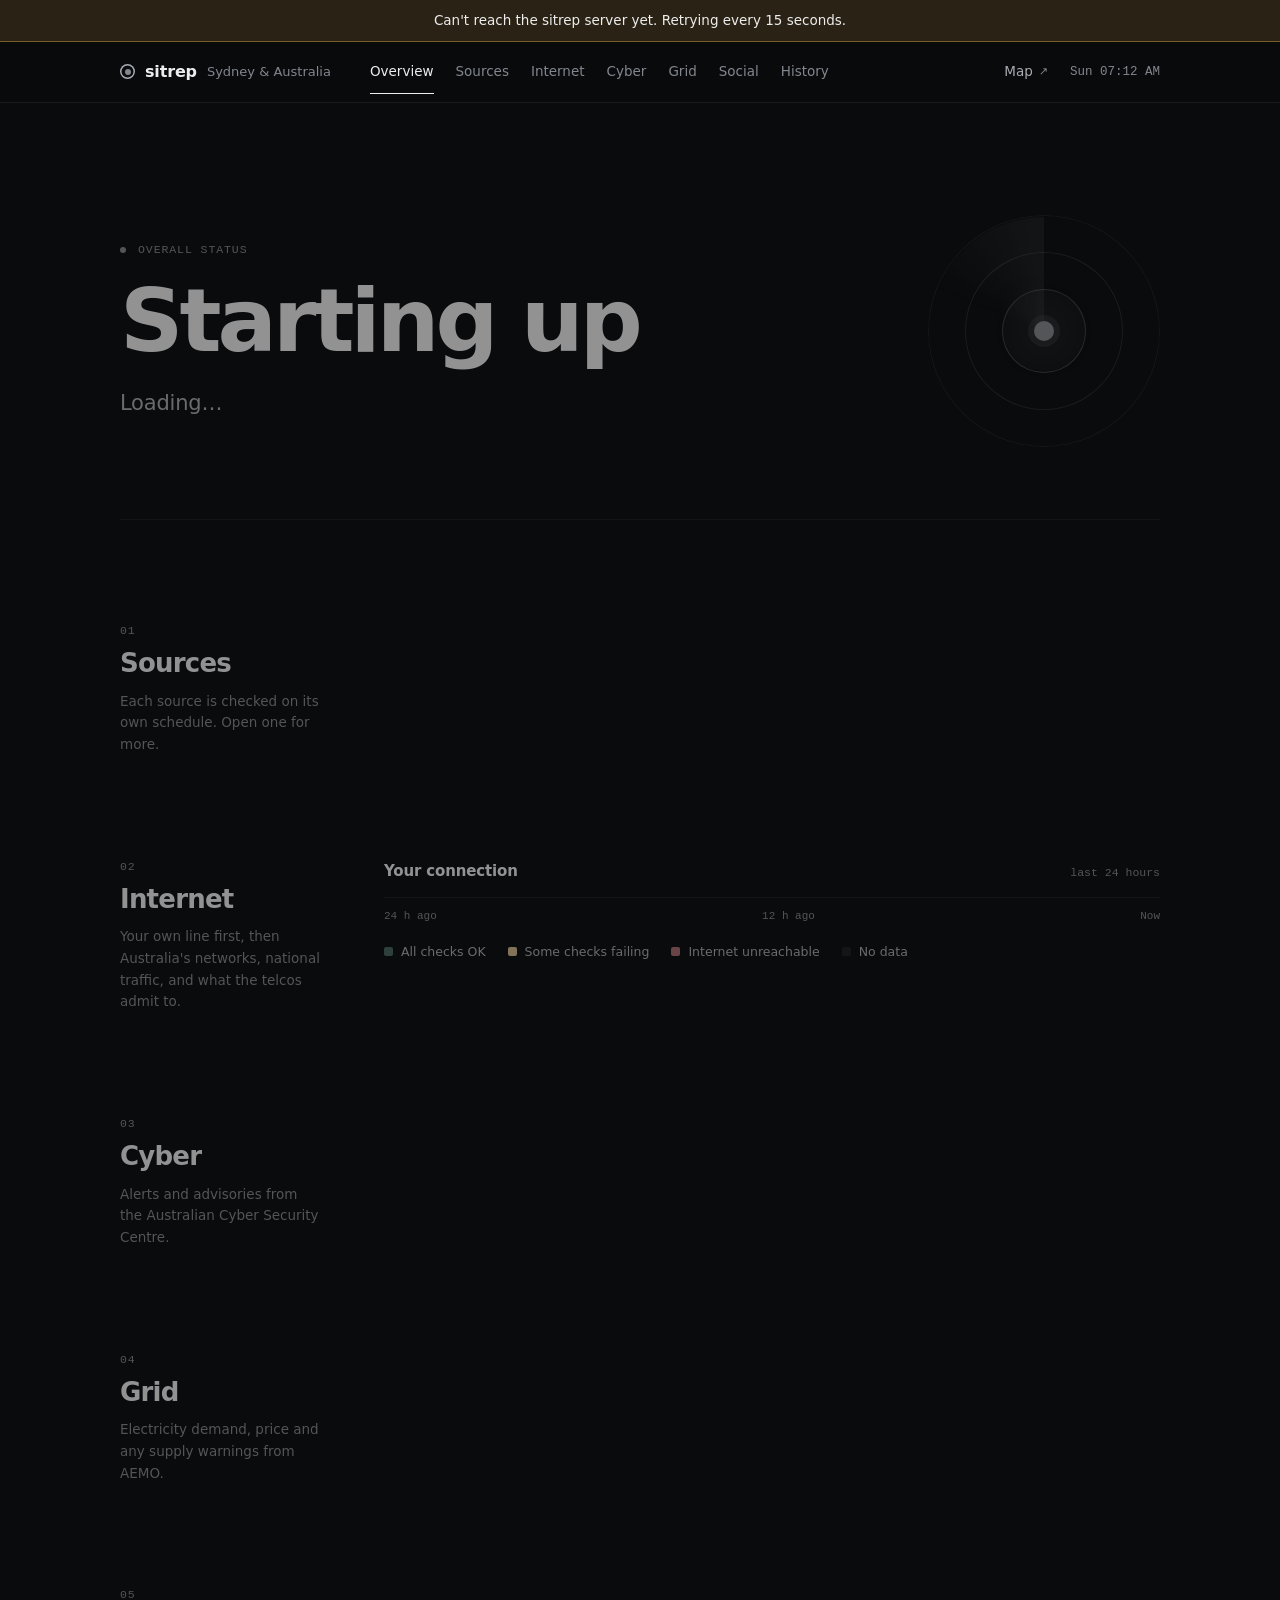
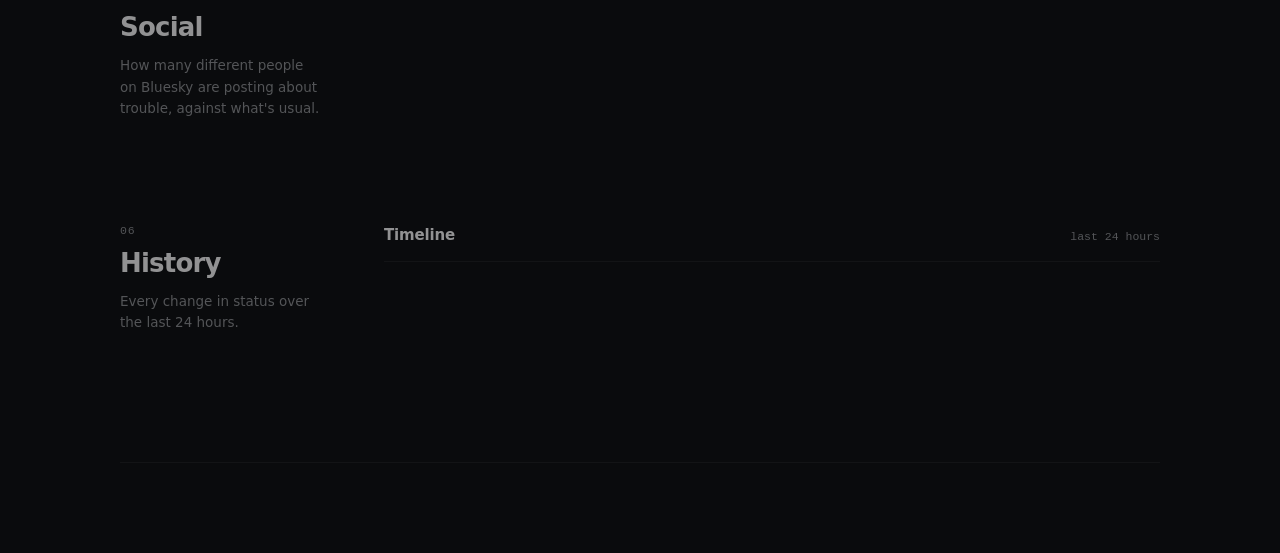
==== commit 0a4455fe: "Lead alerts with what is happening and where An alert's first line, the one a locked phone shows, sa" ====
--- a/sitrep/static/index.html
+++ b/sitrep/static/index.html
@@ -58,6 +58,7 @@
         <p class="hero-kicker"><span class="live" aria-hidden="true"></span>Overall status</p>
         <h1 id="overall-label" class="hero-label">Starting up</h1>
         <p id="overall-reason" class="hero-reason">Loading&hellip;</p>
+        <p id="overall-detail" class="hero-detail"></p>
         <p id="overall-meta" class="hero-meta"></p>
         <p id="overall-alerts" class="hero-warn" hidden></p>
       </div>
--- a/sitrep/static/style.css
+++ b/sitrep/static/style.css
@@ -258,6 +258,8 @@
 }
 .hero.lvl-critical .hero-label, .hero.lvl-offline .hero-label { color: var(--lvl); }
 .hero-reason { margin-top: 24px; max-width: 36ch; color: var(--ink-2); font-size: clamp(17px, 2.2vw, 21px); line-height: 1.45; letter-spacing: -0.01em; }
+.hero-detail { margin-top: 12px; max-width: 60ch; color: var(--muted); font-size: 14.5px; line-height: 1.5; white-space: pre-line; }
+.hero-detail:empty { display: none; }
 .hero-meta { margin-top: 20px; color: var(--muted); font: 12.5px var(--mono); }
 .hero-meta:empty { display: none; }
 .hero-warn { margin-top: 10px; color: var(--warning); font-size: 13px; font-weight: 600; }
@@ -287,12 +289,12 @@
 }
 .orb-wave { inset: 0; box-shadow: inset 0 0 0 1px var(--lvl); opacity: 0; }
 
-/* --- Categories: one thin row of cells with hairlines between --- */
+/* --- Categories: even rows of cells with hairlines between (app.js sets --cols) --- */
 
 .cats {
   --pad: 24px;
   display: grid;
-  grid-template-columns: repeat(auto-fit, minmax(min(100%, 180px), 1fr));
+  grid-template-columns: repeat(var(--cols, 4), minmax(0, 1fr));
   margin: 0 calc(-1 * var(--pad));
   border-bottom: 1px solid var(--line);
   clip-path: inset(-1px var(--pad) 0);
@@ -897,7 +899,7 @@
   .hero { grid-template-columns: minmax(0, 1fr); padding: 56px 0 44px; }
   .orb { position: absolute; top: 36px; right: -6px; width: 112px; height: 112px; opacity: 0.8; }
   .hero-reason { max-width: none; }
-  .cats { --pad: 16px; grid-template-columns: repeat(auto-fit, minmax(min(100%, 140px), 1fr)); }
+  .cats { --pad: 16px; grid-template-columns: repeat(2, minmax(0, 1fr)); }
   .chapter { grid-template-columns: minmax(0, 1fr); gap: 24px; padding-top: 72px; }
   .ch-side { position: static; }
   .ch-title { font-size: 24px; }
